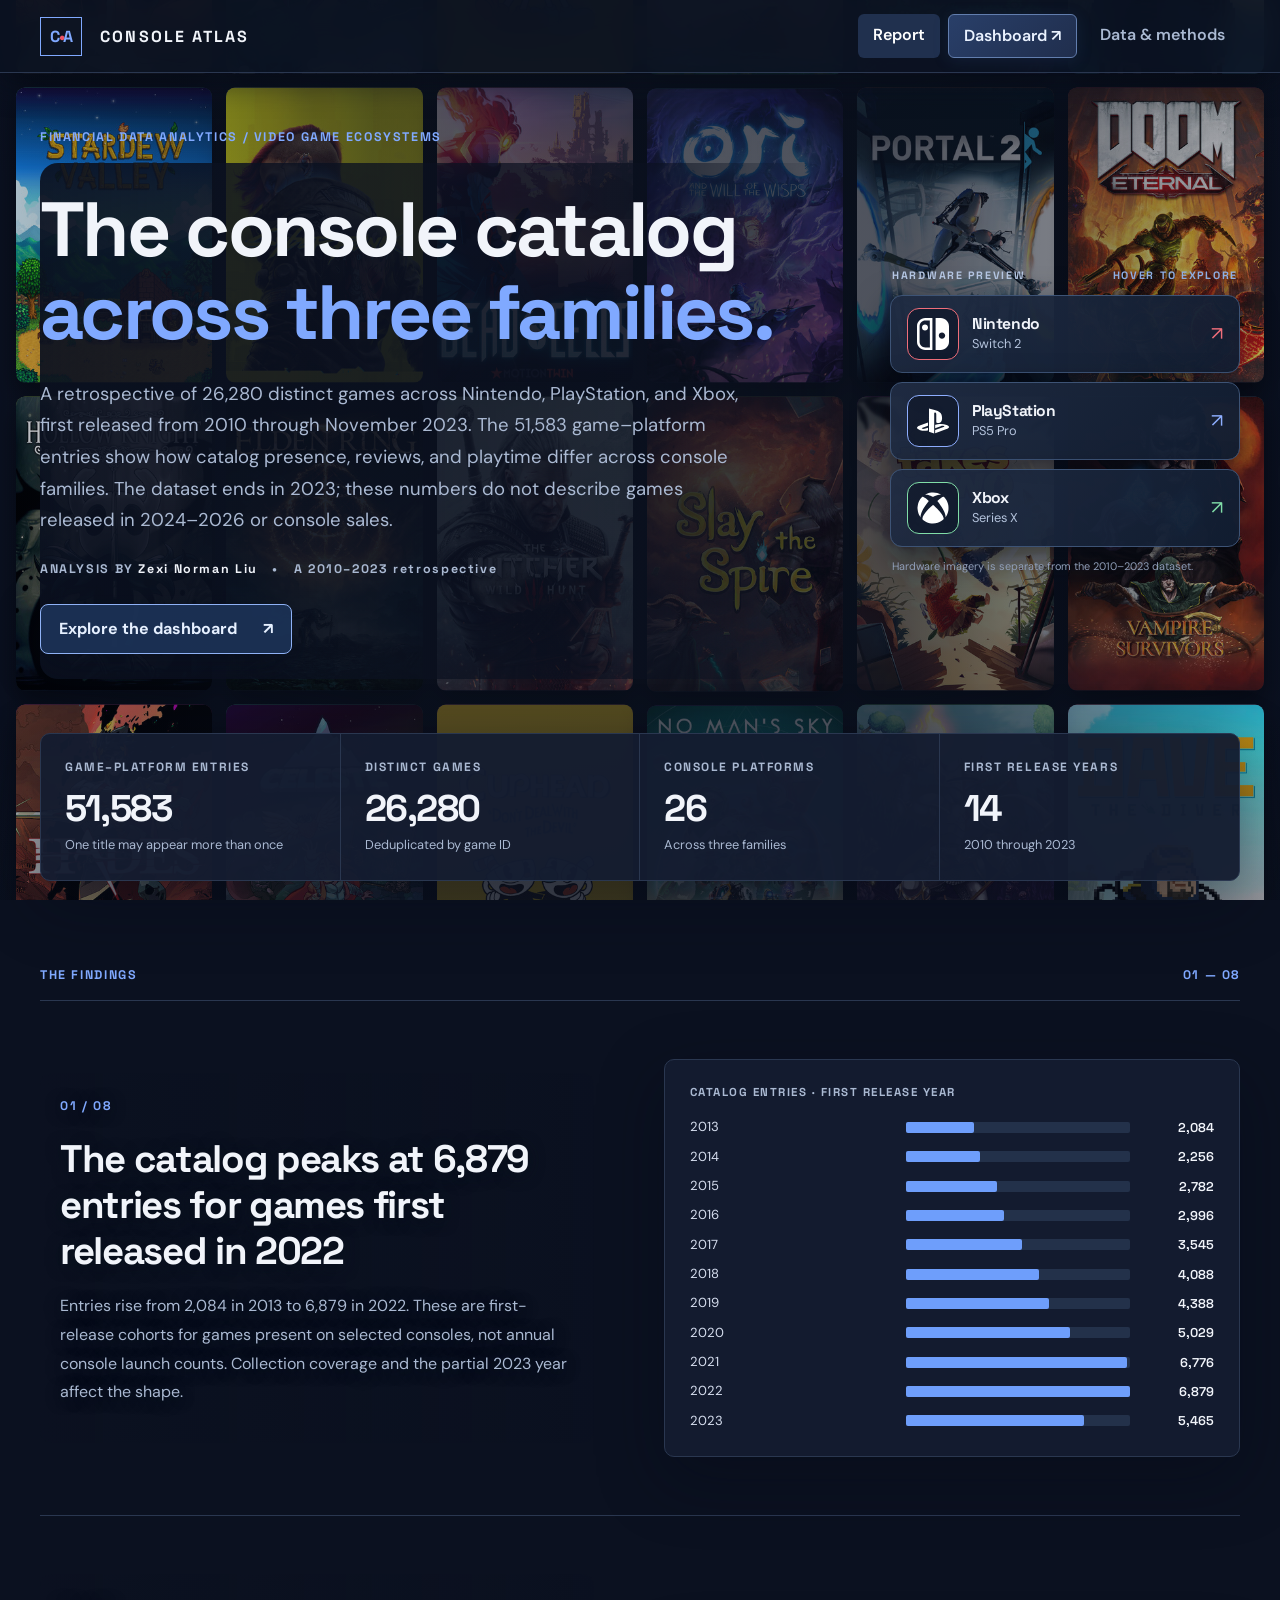
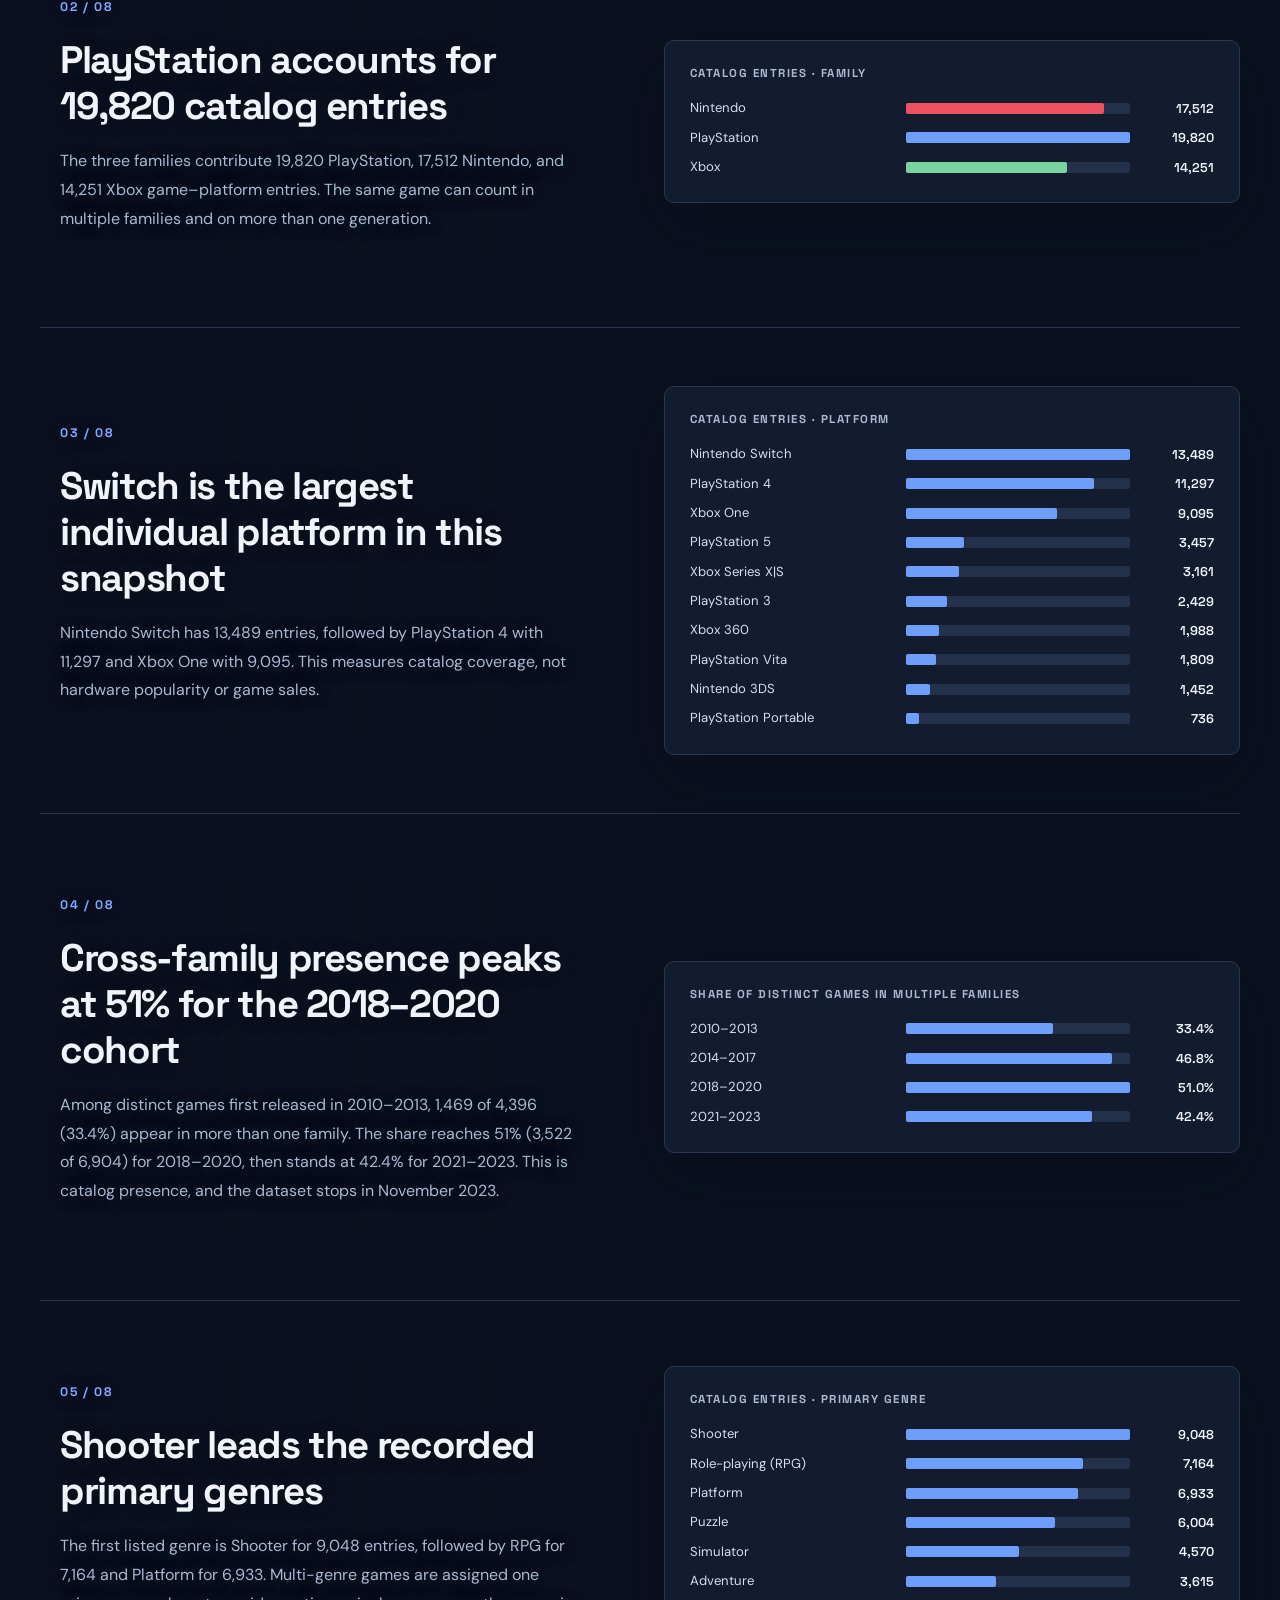
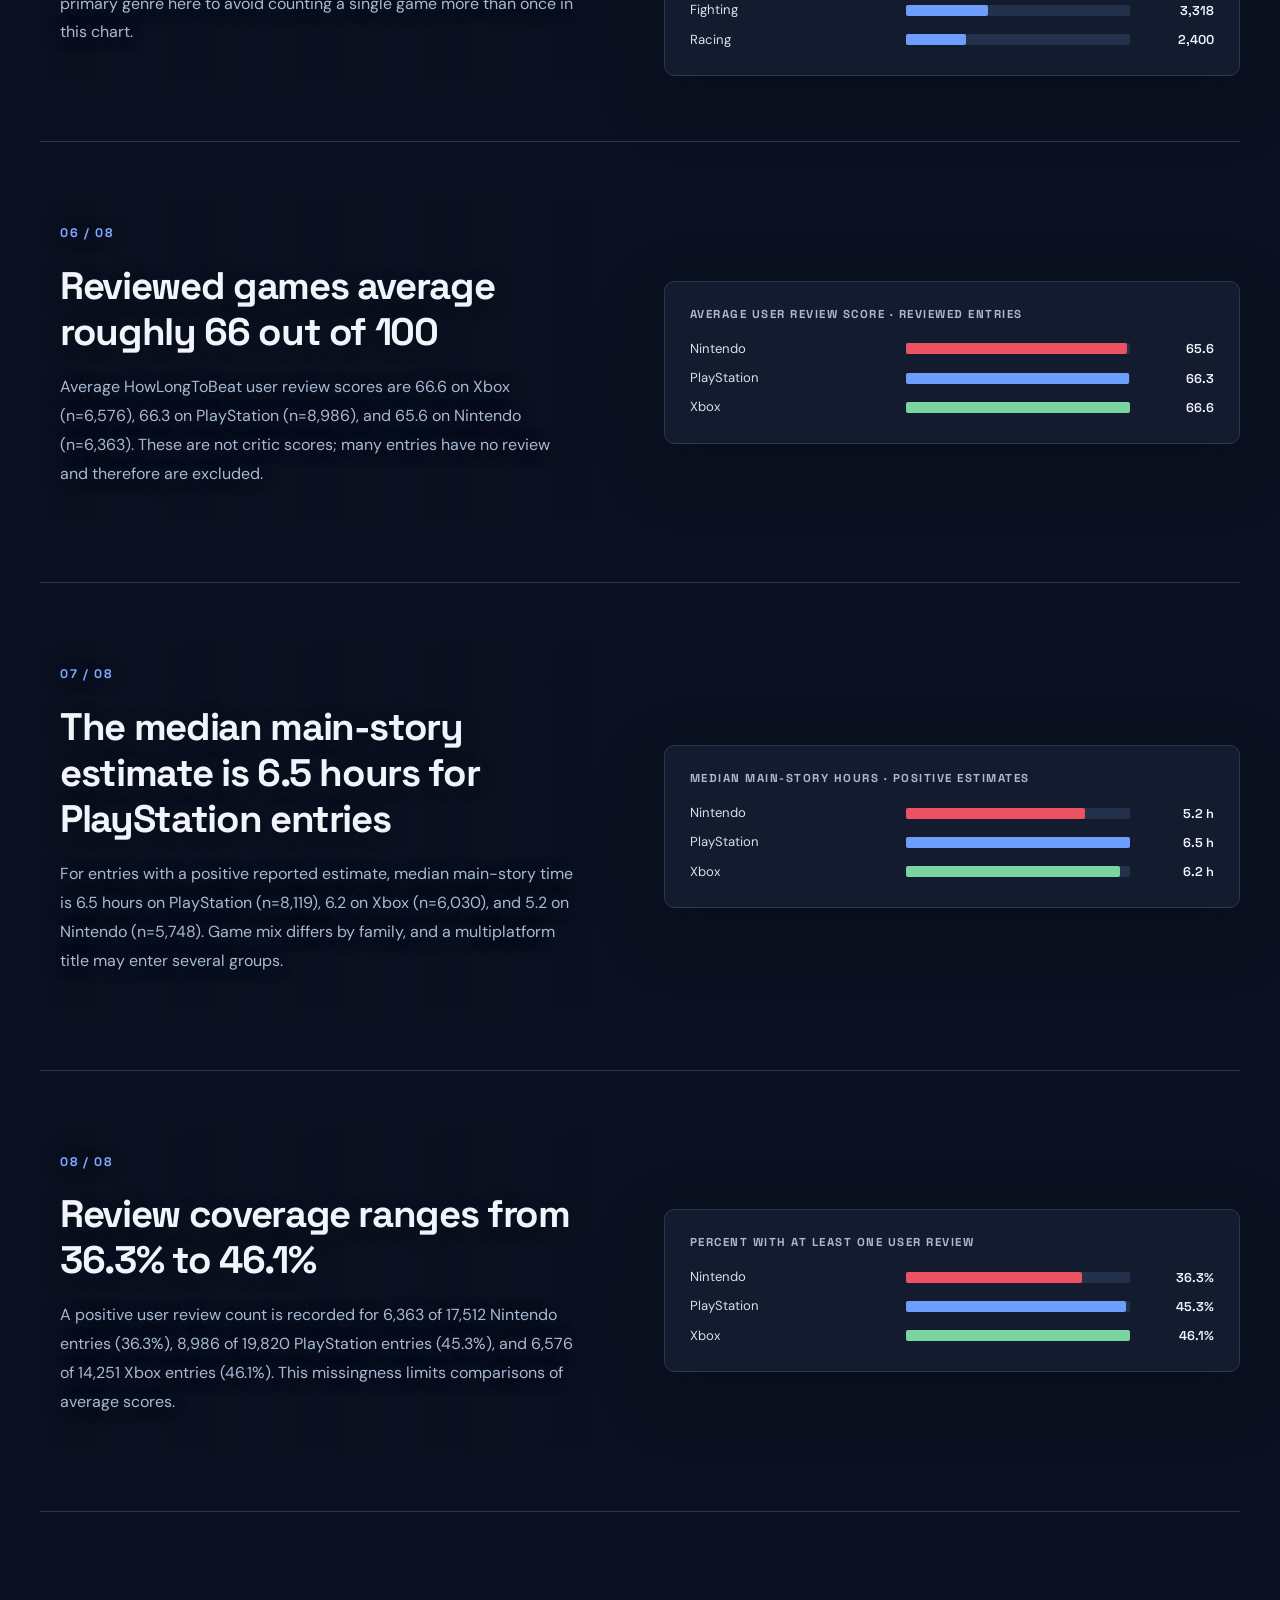
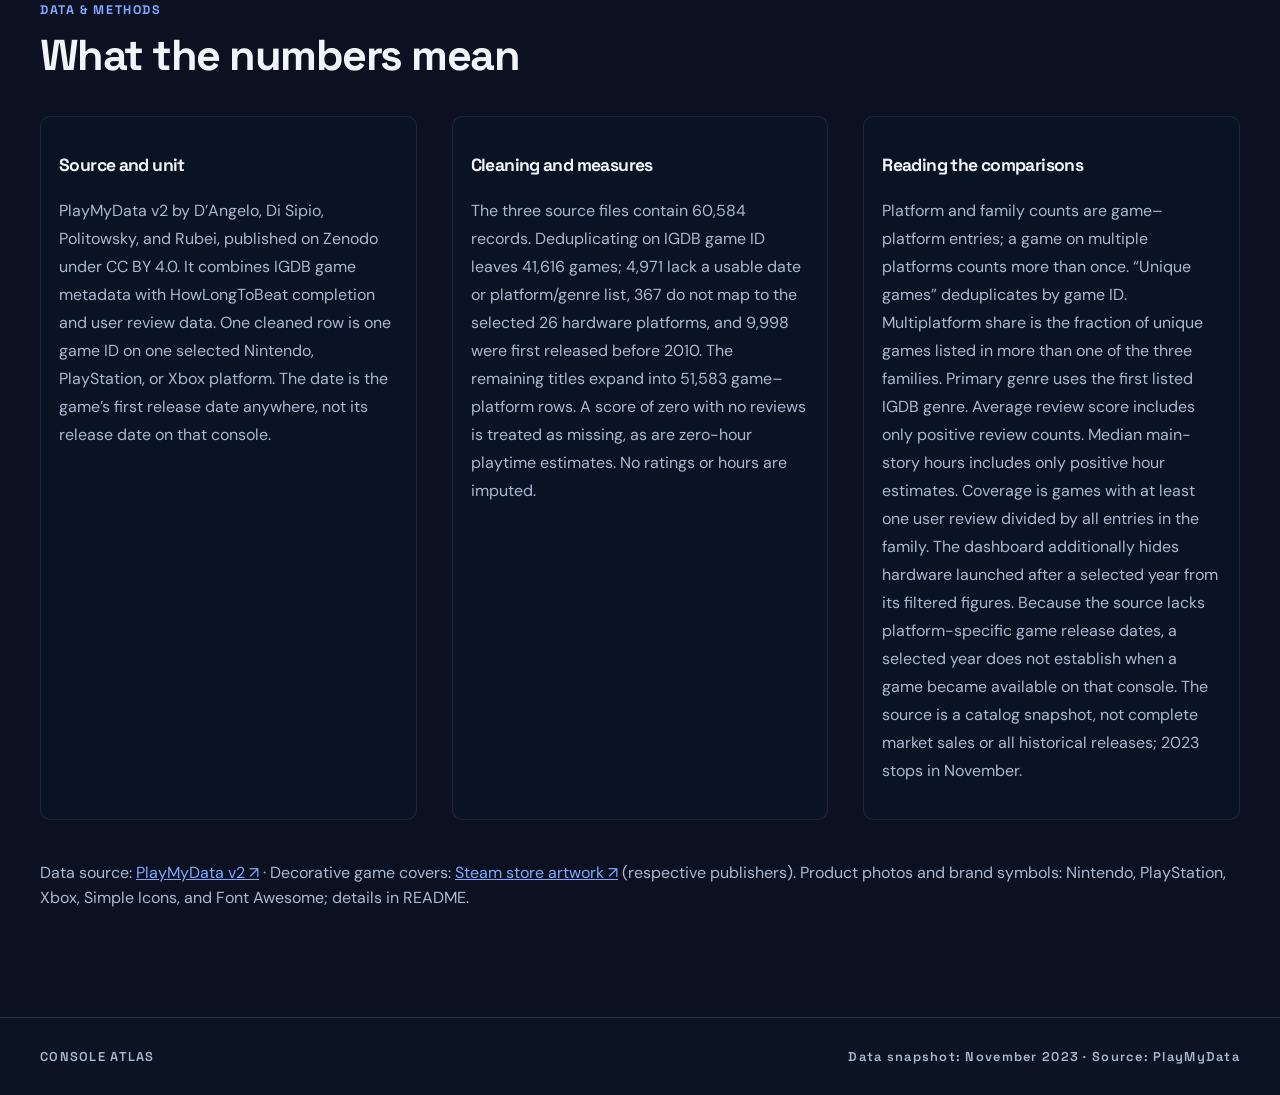
==== index.html @ 2ce97617 "Add Console Atlas website and data" ====
<!doctype html>
<html lang="en">
<head>
  <meta charset="utf-8"><meta name="viewport" content="width=device-width, initial-scale=1">
  <meta name="description" content="An analysis of the PlayMyData catalog across Nintendo, PlayStation, and Xbox consoles.">
  <title>Console Atlas — Report</title><link rel="stylesheet" href="styles.css">
</head>
<body>
  <header class="site-header"><div class="shell nav"><a class="brand" href="index.html"><span class="brand-mark">C<span>•</span>A</span> <span class="brand-name">CONSOLE ATLAS</span></a><nav aria-label="Main navigation"><a class="active" aria-current="page" href="index.html">Report</a><a class="dashboard-link" href="dashboard.html">Dashboard <span aria-hidden="true">↗</span></a><a href="#method">Data &amp; methods</a></nav></div></header>
  <main class="shell report"><div class="eyebrow">FINANCIAL DATA ANALYTICS / VIDEO GAME ECOSYSTEMS</div>
    <div class="report-intro"><div class="intro-copy"><h1>The console catalog<br><em>across three families.</em></h1><p id="intro">Loading the catalog analysis…</p><div class="byline">ANALYSIS BY <strong>Zexi Norman Liu</strong> <span>•</span> A 2010–2023 retrospective</div><a class="hero-cta" href="dashboard.html">Explore the dashboard <span aria-hidden="true">↗</span></a></div><div class="console-showcase" aria-label="Current console hardware previews"><div class="showcase-label">HARDWARE PREVIEW <span>HOVER TO EXPLORE</span></div>
      <a class="console-card nintendo" href="https://www.nintendo.com/us/store/products/nintendo-switch-2-system-123669/" target="_blank" rel="noopener noreferrer"><span class="console-mark"><img src="assets/logos/nintendo-switch.svg" alt="Nintendo Switch logo"></span><span class="console-copy"><strong>Nintendo</strong><small>Switch 2</small></span><span class="console-arrow" aria-hidden="true">↗</span><span class="console-detail"><img src="assets/hardware/switch-2.jpg" alt="Nintendo Switch 2 handheld console" loading="lazy"><span>View official product ↗</span></span></a>
      <a class="console-card playstation" href="https://www.playstation.com/en-us/ps5/ps5-pro/" target="_blank" rel="noopener noreferrer"><span class="console-mark"><img src="assets/logos/playstation.svg" alt="PlayStation logo"></span><span class="console-copy"><strong>PlayStation</strong><small>PS5 Pro</small></span><span class="console-arrow" aria-hidden="true">↗</span><span class="console-detail"><img src="assets/hardware/ps5-pro.jpg" alt="PlayStation 5 Pro console" loading="lazy"><span>View official product ↗</span></span></a>
      <a class="console-card xbox" href="https://www.xbox.com/en-us/consoles/xbox-series-x" target="_blank" rel="noopener noreferrer"><span class="console-mark"><img src="assets/logos/xbox.svg" alt="Xbox logo"></span><span class="console-copy"><strong>Xbox</strong><small>Series X</small></span><span class="console-arrow" aria-hidden="true">↗</span><span class="console-detail"><img src="assets/hardware/xbox-series-x.png" alt="Xbox Series X console and controller" loading="lazy"><span>View official product ↗</span></span></a>
      <small class="showcase-note">Hardware imagery is separate from the 2010–2023 dataset.</small>
    </div></div>
    <div id="headline" class="headline" aria-label="Key figures"></div>
    <div class="section-heading"><span>THE FINDINGS</span><span>01 — 08</span></div>
    <div id="findings"></div>
    <section class="method" id="method"><div class="eyebrow">DATA & METHODS</div><h2>What the numbers mean</h2><div class="method-grid"><div><h3>Source and unit</h3><p>PlayMyData v2 by D’Angelo, Di Sipio, Politowsky, and Rubei, published on Zenodo under CC BY 4.0. It combines IGDB game metadata with HowLongToBeat completion and user review data. One cleaned row is one game ID on one selected Nintendo, PlayStation, or Xbox platform. The date is the game’s first release date anywhere, not its release date on that console.</p></div><div><h3>Cleaning and measures</h3><p id="method-cleaning"></p></div><div><h3>Reading the comparisons</h3><p>Platform and family counts are game–platform entries; a game on multiple platforms counts more than once. “Unique games” deduplicates by game ID. Multiplatform share is the fraction of unique games listed in more than one of the three families. Primary genre uses the first listed IGDB genre. Average review score includes only positive review counts. Median main-story hours includes only positive hour estimates. Coverage is games with at least one user review divided by all entries in the family. The dashboard additionally hides hardware launched after a selected year from its filtered figures. Because the source lacks platform-specific game release dates, a selected year does not establish when a game became available on that console. The source is a catalog snapshot, not complete market sales or all historical releases; 2023 stops in November.</p></div></div><p class="credit">Data source: <a href="https://doi.org/10.5281/zenodo.10797761" target="_blank" rel="noopener">PlayMyData v2 ↗</a> · Decorative game covers: <a href="https://store.steampowered.com/" target="_blank" rel="noopener">Steam store artwork ↗</a> (respective publishers). Product photos and brand symbols: Nintendo, PlayStation, Xbox, Simple Icons, and Font Awesome; details in README.</p></section>
  </main><footer class="site-footer"><div class="shell">CONSOLE ATLAS <span>Data snapshot: November 2023 · Source: PlayMyData</span></div></footer>
  <script src="site.js" defer></script>
</body></html>
---- styles.css ----
@import url('https://fonts.googleapis.com/css2?family=DM+Sans:wght@400;500;600;700&family=Space+Grotesk:wght@400;500;600;700&display=swap');
:root{color-scheme:dark;--bg:#0b1120;--panel:#141d30;--panel2:#19253c;--line:#2a3750;--text:#f1f4fa;--muted:#aab9d2;--blue:#80a9ff;--red:#ed5263;--green:#7bd3a0;font-family:'DM Sans',system-ui,sans-serif;font-size:16px}
*{box-sizing:border-box}html{scroll-behavior:smooth}body{margin:0;background:var(--bg);color:var(--text);line-height:1.55}a{color:inherit}button,select{font:inherit}button{cursor:pointer}.shell{width:min(1200px,calc(100% - 48px));margin:0 auto}.site-header{border-bottom:1px solid var(--line);background:#0d1525;position:sticky;top:0;z-index:10}.nav{height:72px;display:flex;align-items:center;justify-content:space-between;gap:24px}.brand{font:700 1rem 'Space Grotesk',sans-serif;letter-spacing:.13em;text-decoration:none;white-space:nowrap}.brand-mark{margin-right:12px;border:1px solid var(--blue);padding:8px 9px;color:var(--blue);letter-spacing:-.08em}.brand-mark span{color:var(--red)}nav{display:flex;gap:8px}nav a{text-decoration:none;color:var(--muted);padding:9px 15px;border-radius:6px;font-weight:600}nav a:hover,nav .active{color:#fff;background:#20304e}.eyebrow,.section-heading,.finding-number,.chart-caption,.byline,.metric span,.data-status{font:700 .78rem 'Space Grotesk',sans-serif;letter-spacing:.13em;color:var(--blue)}h1,h2,h3{font-family:'Space Grotesk',sans-serif;letter-spacing:-.035em}h1{line-height:1.08}h2{line-height:1.2}p{color:var(--muted)}.report{padding-top:56px}.report-intro{display:grid;grid-template-columns:1fr 245px;align-items:center;gap:40px;padding:18px 0 54px}.report h1{font-size:clamp(3rem,6vw,5.7rem);margin:0 0 25px}.report h1 em{font-style:normal;color:var(--blue)}.report-intro p{font-size:1.16rem;max-width:720px;line-height:1.7;margin:0 0 24px}.byline{color:var(--muted)}.byline strong{color:var(--text)}.byline span{padding:0 10px}.hero-glyph{display:grid;gap:10px;transform:rotate(-8deg)}.hero-glyph div{display:flex;align-items:center;justify-content:center;height:85px;border:1px solid var(--line);border-radius:10px;background:var(--panel);font:700 2.1rem 'Space Grotesk';box-shadow:12px 12px 0 #101d35}.hero-glyph div:first-child{color:var(--red)}.hero-glyph div:nth-child(2){color:var(--blue)}.hero-glyph div:last-child{color:var(--green)}.headline{display:grid;grid-template-columns:repeat(4,1fr);background:var(--panel);border:1px solid var(--line);border-radius:10px;overflow:hidden}.metric{padding:25px 24px;border-right:1px solid var(--line)}.metric:last-child{border-right:0}.metric span{display:block;color:var(--muted);font-size:.75rem}.metric strong{display:block;font:700 clamp(1.9rem,2.9vw,2.8rem) 'Space Grotesk';margin:9px 0 3px;letter-spacing:-.04em}.metric small{display:block;color:var(--muted);font-size:.8rem}.section-heading{display:flex;justify-content:space-between;border-bottom:1px solid var(--line);margin-top:86px;padding-bottom:17px}.finding{display:grid;grid-template-columns:minmax(0,1fr) minmax(0,1.04fr);gap:70px;padding:58px 0;border-bottom:1px solid var(--line);align-items:center}.finding h2{font-size:clamp(1.85rem,3vw,2.65rem);margin:18px 0 18px}.finding p{font-size:1rem;line-height:1.8;max-width:540px}.finding-chart{border:1px solid var(--line);border-radius:10px;background:var(--panel);padding:25px;min-width:0}.chart-caption{font-size:.72rem;color:var(--muted);margin-bottom:18px}.bars{display:grid;gap:9px}.bar-row{display:grid;grid-template-columns:minmax(95px,39%) 1fr 72px;gap:12px;align-items:center;min-height:20px;font-size:.82rem}.bar-label{overflow:hidden;text-overflow:ellipsis;white-space:nowrap;color:#d6deef}.bar-track{height:11px;background:#23314a;border-radius:2px}.bar-fill{height:100%;border-radius:2px}.bar-row strong{text-align:right;font:600 .8rem 'Space Grotesk';white-space:nowrap}.method{padding:90px 0}.method h2{font-size:2.7rem;margin:12px 0 34px}.method-grid{display:grid;grid-template-columns:repeat(3,1fr);gap:35px}.method-grid h3{font-size:1.1rem}.method-grid p{line-height:1.75}.credit{padding-top:25px}.credit a,.dash-note a{color:var(--blue)}.site-footer{border-top:1px solid var(--line);padding:30px 0;color:var(--muted);font:600 .8rem 'Space Grotesk';letter-spacing:.1em}.site-footer .shell{display:flex;justify-content:space-between;gap:20px}.dashboard{padding:45px 0 75px}.dash-title{display:flex;justify-content:space-between;align-items:end;gap:20px;margin-bottom:28px}.dash-title h1{font-size:clamp(2.5rem,4.2vw,4rem);margin:10px 0}.dash-title p{margin:0}.accent-dot{color:var(--red)}.data-status{white-space:nowrap;padding-bottom:10px}.filter-panel,.chart-card,.table-card{border:1px solid var(--line);border-radius:10px;background:var(--panel)}.filter-panel{padding:22px 25px}.filter-heading,.chart-controls,.table-head{display:flex;align-items:center;justify-content:space-between;gap:20px}.filter-heading h2,.chart-controls h2,.table-head h2{margin:0;font-size:1.28rem}.text-button{background:none;border:0;color:var(--blue);font-weight:700;padding:8px}.text-button:hover{text-decoration:underline}.filter-grid{display:grid;grid-template-columns:repeat(4,1fr);gap:16px;margin-top:17px}label{display:grid;gap:8px;color:var(--muted);font-size:.84rem;font-weight:600}select{width:100%;min-height:43px;background:var(--bg);border:1px solid #40516f;color:var(--text);border-radius:5px;padding:8px 11px;outline:none}select:focus-visible,button:focus-visible,a:focus-visible{outline:2px solid var(--blue);outline-offset:3px}.dash-headline{margin-top:20px}.chart-controls{margin:42px 0 18px}.chart-controls .eyebrow{font-size:.75rem}.chart-controls h2{font-size:1.65rem;margin-top:5px}.control-pair{display:flex;gap:15px}.control-pair label{min-width:190px}.chart-grid{display:grid;grid-template-columns:repeat(2,minmax(0,1fr));gap:18px}.chart-card{padding:22px 23px;min-height:280px}.chart-card h3{margin:0 0 21px;font-size:1.12rem}.chart-card .bar-row{grid-template-columns:minmax(75px,34%) 1fr 75px}.chart-card .bars{gap:7px}.chart{max-height:505px;overflow:auto}.empty{padding:25px;color:var(--muted)}.table-card{margin-top:19px;overflow:hidden}.table-head{padding:22px 25px}.table-head span:last-child{color:var(--muted);font-size:.9rem}.table-scroll{overflow-x:auto}table{width:100%;border-collapse:collapse;white-space:nowrap}th,td{text-align:right;border-top:1px solid var(--line);padding:12px 20px;font-size:.87rem}th:first-child,td:first-child{text-align:left}thead{background:var(--panel2);color:var(--muted)}thead th{font-weight:600}tbody tr:hover{background:#1c2941}tbody th{font-weight:500}.dash-note{font-size:.9rem;line-height:1.7;max-width:950px;margin-top:26px}
@media(max-width:900px){.finding{gap:30px}.method-grid{grid-template-columns:1fr 1fr}.bar-row{grid-template-columns:minmax(75px,35%) 1fr 65px}.metric{padding:20px 16px}.filter-grid{grid-template-columns:repeat(2,1fr)}}
@media(max-width:700px){.shell{width:min(100% - 28px,1200px)}.nav{height:64px}.brand{font-size:.8rem}.brand-mark{margin-right:5px}nav a{padding:8px;font-size:.85rem}.report{padding-top:34px}.report-intro{grid-template-columns:1fr;gap:0;padding-bottom:35px}.hero-glyph{display:none}.report h1{font-size:3rem}.headline{grid-template-columns:repeat(2,1fr)}.metric:nth-child(2){border-right:0}.metric:nth-child(-n+2){border-bottom:1px solid var(--line)}.section-heading{margin-top:65px}.finding{grid-template-columns:1fr;gap:12px;padding:40px 0}.finding p{line-height:1.65}.finding-chart{padding:19px}.method{padding:65px 0}.method-grid{grid-template-columns:1fr;gap:10px}.dash-title{display:block}.data-status{display:block;margin-top:15px}.chart-grid{grid-template-columns:1fr}.chart-controls{display:block}.control-pair{margin-top:20px}.site-footer .shell{display:grid}}
@media(max-width:460px){.filter-grid{grid-template-columns:1fr}.control-pair{flex-direction:column}.control-pair label{min-width:0}.bar-row,.chart-card .bar-row{grid-template-columns:minmax(65px,34%) 1fr 63px;gap:7px;font-size:.75rem}.bar-row strong{font-size:.75rem}.metric strong{font-size:1.8rem}.chart-card{padding:18px}}

/* A quiet, moving cover wall frames the analysis without obscuring the data. */
.cover-wall{position:fixed;inset:0;z-index:0;pointer-events:none;overflow:hidden;display:grid;grid-template-columns:repeat(6,minmax(0,1fr));gap:14px;padding:0 16px;opacity:.95;filter:saturate(.9)}
.cover-wall::after{content:"";position:absolute;inset:0;background:linear-gradient(90deg,rgba(11,17,32,.18),rgba(11,17,32,.67) 29%,rgba(11,17,32,.7) 71%,rgba(11,17,32,.2)),linear-gradient(180deg,rgba(11,17,32,.12),transparent 20%,transparent 80%,rgba(11,17,32,.24));z-index:1}
.cover-column{display:flex;flex-direction:column;gap:14px;min-width:0;transform:translateY(-12%);animation:cover-drift 22s linear infinite alternate}
.cover-column:nth-child(even){animation-direction:alternate-reverse;animation-duration:27s}
.cover-column:nth-child(3n){animation-duration:31s}
.cover-column:nth-child(2){animation-delay:-19s}.cover-column:nth-child(3){animation-delay:-11s}.cover-column:nth-child(4){animation-delay:-24s}.cover-column:nth-child(5){animation-delay:-8s}.cover-column:nth-child(6){animation-delay:-31s}
.cover-tile{position:relative;flex:none;aspect-ratio:2/3;overflow:hidden;border-radius:9px;background:linear-gradient(148deg,hsl(var(--cover-hue) 52% 37%),#0f182c 75%);box-shadow:0 12px 24px #0008;display:flex;align-items:end;padding:12px}
.cover-tile span{font:700 clamp(.7rem,1.3vw,1.2rem)/1.05 'Space Grotesk',sans-serif;color:white;text-shadow:0 2px 12px #000;max-width:100%;overflow-wrap:anywhere}
.cover-tile img{position:absolute;inset:0;width:100%;height:100%;object-fit:cover}
@keyframes cover-drift{from{transform:translateY(-35%)}to{transform:translateY(1%)}}
main.shell,.site-footer{position:relative;z-index:1}
.site-header{z-index:20;background:rgba(10,18,33,.92);backdrop-filter:blur(18px);box-shadow:0 7px 32px #070d19aa}
.nav .dashboard-link{color:#eaf2ff;border:1px solid #627eae;background:linear-gradient(135deg,#293f69,#202e4d);box-shadow:0 3px 16px #2f53952d}
.nav .dashboard-link:hover,.nav .dashboard-link.active{border-color:#a7c5ff;background:linear-gradient(135deg,#4269a5,#2b446d)}
.site-footer{background:#0d1525ee}
.report-intro{grid-template-columns:minmax(0,1fr) minmax(285px,350px);gap:clamp(26px,5vw,74px);min-height:490px}
.intro-copy{position:relative;z-index:1;background:linear-gradient(90deg,#0b1120ed,#0b1120a6 77%,#0b112000);border-radius:18px;padding:25px 15px 25px 0}
.hero-cta{display:inline-flex;align-items:center;gap:26px;margin-top:27px;padding:12px 18px;border:1px solid #8fb2f6;border-radius:8px;background:#1c3357e8;color:#e6f0ff;text-decoration:none;font-weight:700;box-shadow:0 12px 38px #080e1d88;transition:transform .2s,background .2s}
.hero-cta:hover{transform:translateY(-3px);background:#2d4d7d}
.console-showcase{display:grid;align-content:center;gap:9px;min-width:0}
.showcase-label{display:flex;justify-content:space-between;gap:10px;color:#b7c8e5;font:700 .67rem 'Space Grotesk',sans-serif;letter-spacing:.16em;margin:0 2px 4px}
.showcase-label span{color:#8fb1e7}
.console-card{display:grid;grid-template-columns:53px minmax(0,1fr) 22px;align-items:center;column-gap:12px;min-height:76px;padding:12px 16px;text-decoration:none;color:var(--text);border:1px solid #3d5375;border-radius:12px;background:linear-gradient(130deg,#202c43f4,#111d31f7);box-shadow:0 12px 34px #050b1690;overflow:hidden;transition:border-color .25s,transform .25s,box-shadow .25s}
.console-card:hover,.console-card:focus-visible{transform:translateX(-6px);border-color:var(--card-color);box-shadow:0 17px 42px #050b16c9,0 0 25px var(--card-glow)}
.console-card.nintendo{--card-color:#f06e7a;--card-glow:#e94e5833}.console-card.playstation{--card-color:#8eaeff;--card-glow:#517fff33}.console-card.xbox{--card-color:#80dda7;--card-glow:#52ca8a33}
.console-mark{display:grid;place-items:center;width:52px;height:52px;border:1px solid var(--card-color);border-radius:12px;color:var(--card-color);font:700 1.15rem 'Space Grotesk',sans-serif;letter-spacing:-.09em;background:#070e1d77}
.console-mark img{display:block;width:32px;height:32px;object-fit:contain;filter:brightness(0) invert(1)}
.console-copy{display:grid;gap:0;min-width:0}.console-copy strong{font:700 .98rem 'Space Grotesk',sans-serif;letter-spacing:-.025em}.console-copy small{color:#b4c3dc;font-size:.8rem}.console-arrow{color:var(--card-color);font-size:1.2rem;text-align:right}
.console-detail{grid-column:1/-1;display:grid;grid-template-rows:0fr;opacity:0;visibility:hidden;min-width:0;transition:grid-template-rows .35s,opacity .35s,visibility .35s;overflow:hidden;color:#becce4;font-size:.77rem}
.console-detail img{display:block;width:100%;height:0;object-fit:contain;border-radius:8px;background:linear-gradient(135deg,#111a2d,#253956);transition:height .35s;margin-top:0}
.console-detail span{display:none;margin:7px 3px 0}
.console-card:hover .console-detail,.console-card:focus-visible .console-detail{grid-template-rows:1fr;opacity:1;visibility:visible}
.console-card:hover .console-detail img,.console-card:focus-visible .console-detail img{height:138px;margin-top:12px}
.console-card:hover .console-detail span,.console-card:focus-visible .console-detail span{display:block}
.showcase-note{display:block;color:#8f9eb8;font-size:.68rem;line-height:1.4;margin:3px 2px 0}
.headline,.finding-chart,.filter-panel,.chart-card,.table-card{box-shadow:0 22px 65px #050a1663;background:#141d30f5}
.finding-copy{padding:14px 20px 14px 0;text-shadow:0 2px 15px #08111c}
.finding-copy{padding:20px;background:linear-gradient(90deg,#0b1120e8,#0b1120a6);border-radius:12px}
.method-grid>div{padding:18px;background:#0b1424dc;border:1px solid #2a375090;border-radius:10px}
.method{scroll-margin-top:92px}
@media(max-width:900px){.report-intro{grid-template-columns:minmax(0,1fr) 275px;gap:24px}.console-card{padding:10px}.showcase-label span{display:none}}
@media(max-width:700px){.brand-name{display:none}.brand-mark{margin-right:0}.nav{gap:8px}nav{gap:2px}nav a{padding:7px 8px;font-size:.77rem}.report-intro{grid-template-columns:1fr;min-height:0;gap:30px}.console-showcase{grid-template-columns:repeat(3,minmax(0,1fr));gap:8px}.showcase-label,.showcase-note{grid-column:1/-1}.console-card{display:flex;flex-direction:column;align-items:flex-start;gap:7px;min-height:124px;padding:12px}.console-mark{width:38px;height:38px;font-size:.95rem}.console-arrow{display:none}.console-copy strong{font-size:.78rem}.console-copy small{font-size:.7rem}.console-detail{display:none}.console-card:hover,.console-card:focus-visible{transform:translateY(-3px)}.cover-wall{grid-template-columns:repeat(3,minmax(0,1fr));opacity:.78}.cover-column:nth-child(n+4){display:none}}
@media(max-width:700px){.console-mark img{width:25px;height:25px}}
@media(max-width:420px){nav a:last-child{display:none}.nav .brand-mark{padding:6px 7px}.console-showcase{grid-template-columns:1fr}.console-card{min-height:58px;display:grid;grid-template-columns:40px 1fr 20px}.console-arrow{display:block}.showcase-label{margin-top:7px}}
@media(prefers-reduced-motion:reduce){.cover-column{animation:none;transform:translateY(-16%)}.console-card,.console-detail,.console-detail img,.hero-cta{transition:none}}
@media(max-width:700px){.console-card{min-height:195px;align-self:stretch}.console-detail{display:block;visibility:visible;opacity:1;width:100%;overflow:visible}.console-detail img{height:82px;margin-top:3px}.console-detail span{display:none}}
@media(max-width:420px){.console-card{min-height:150px}.console-detail{grid-column:1/-1}.console-detail img{height:75px}}
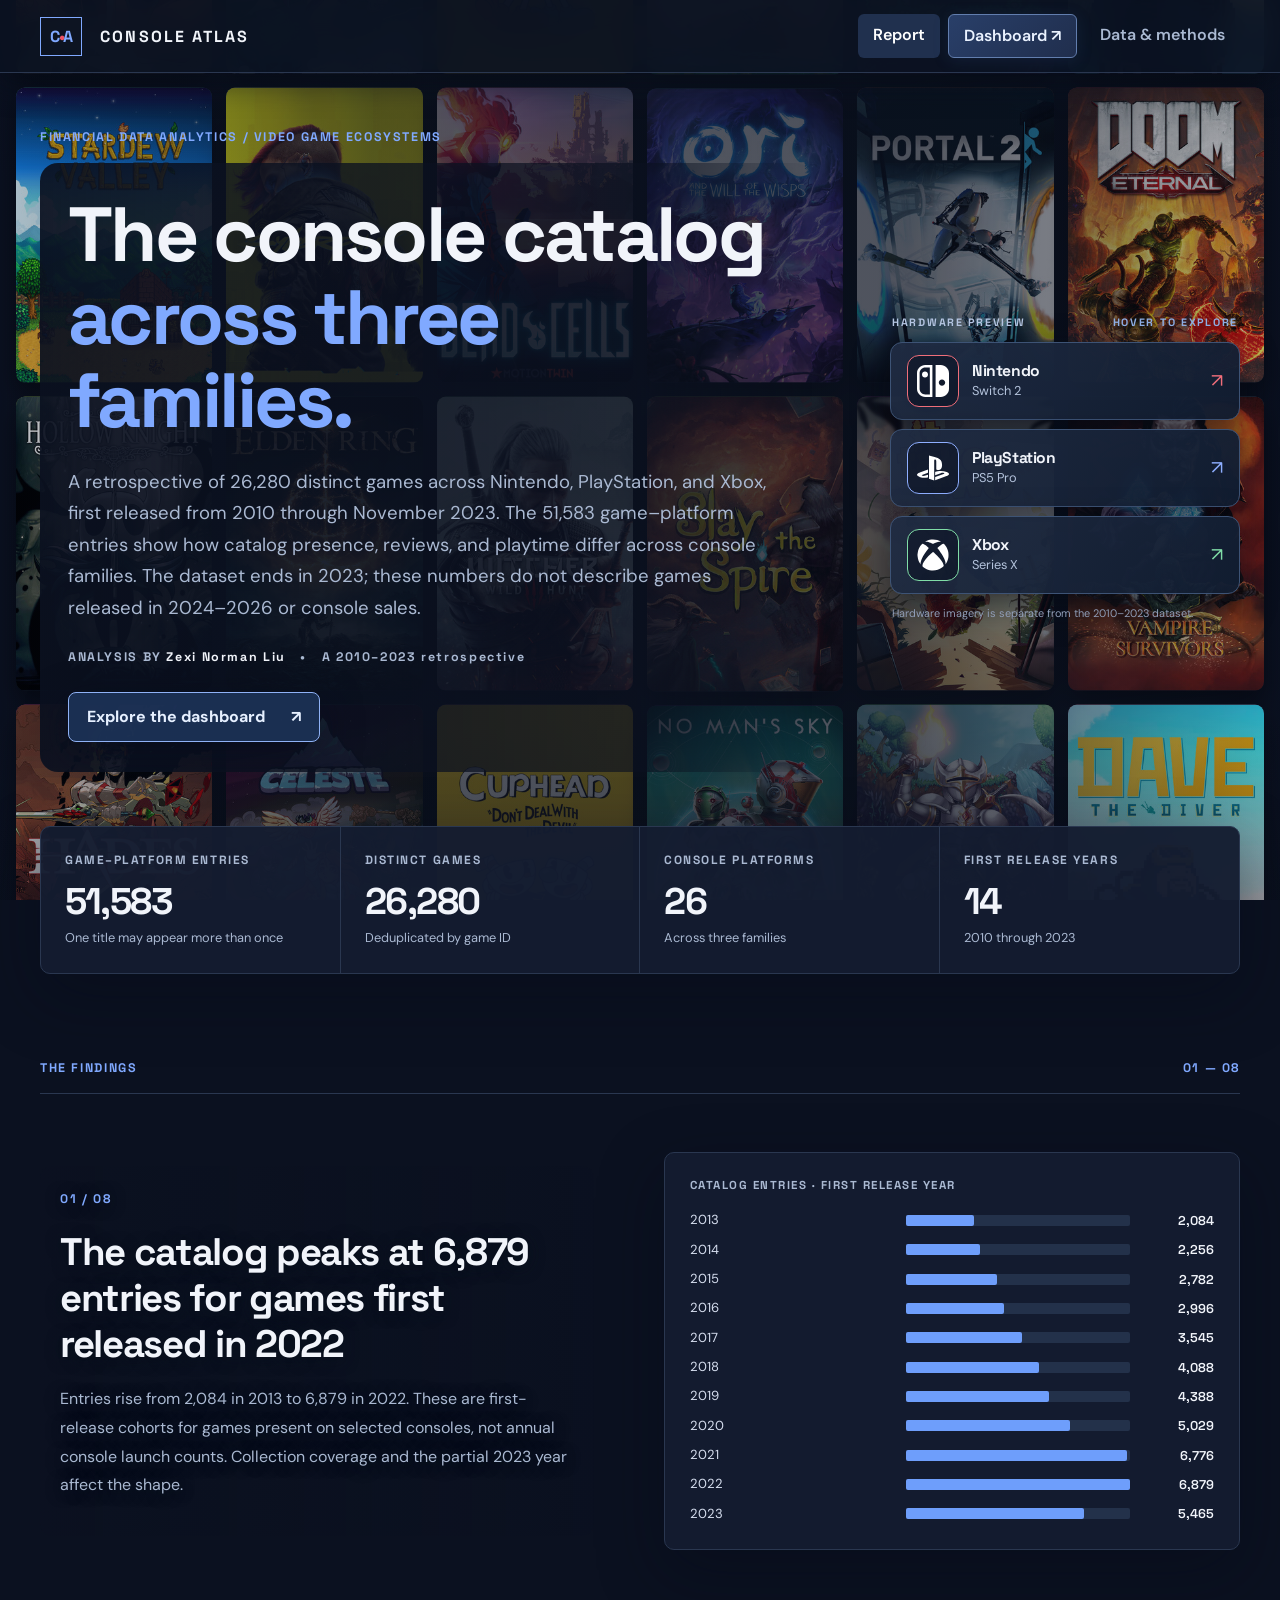
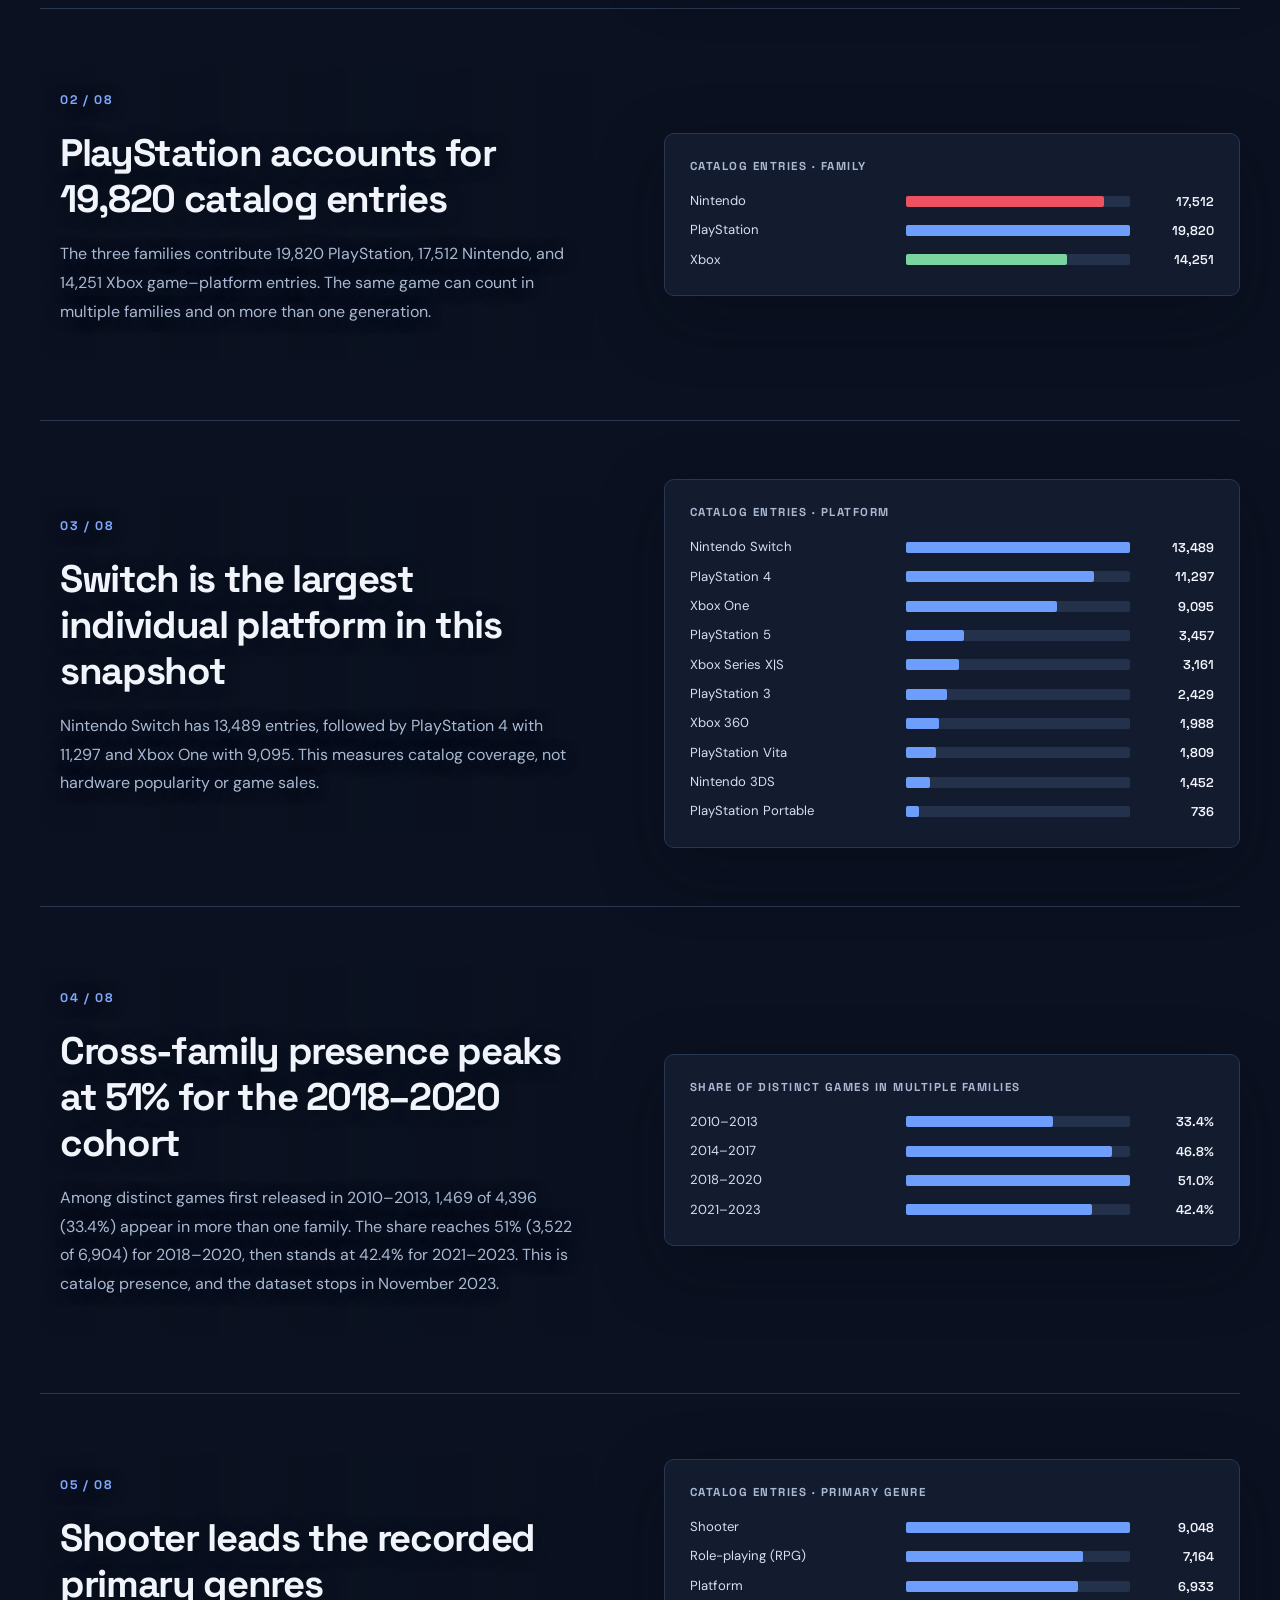
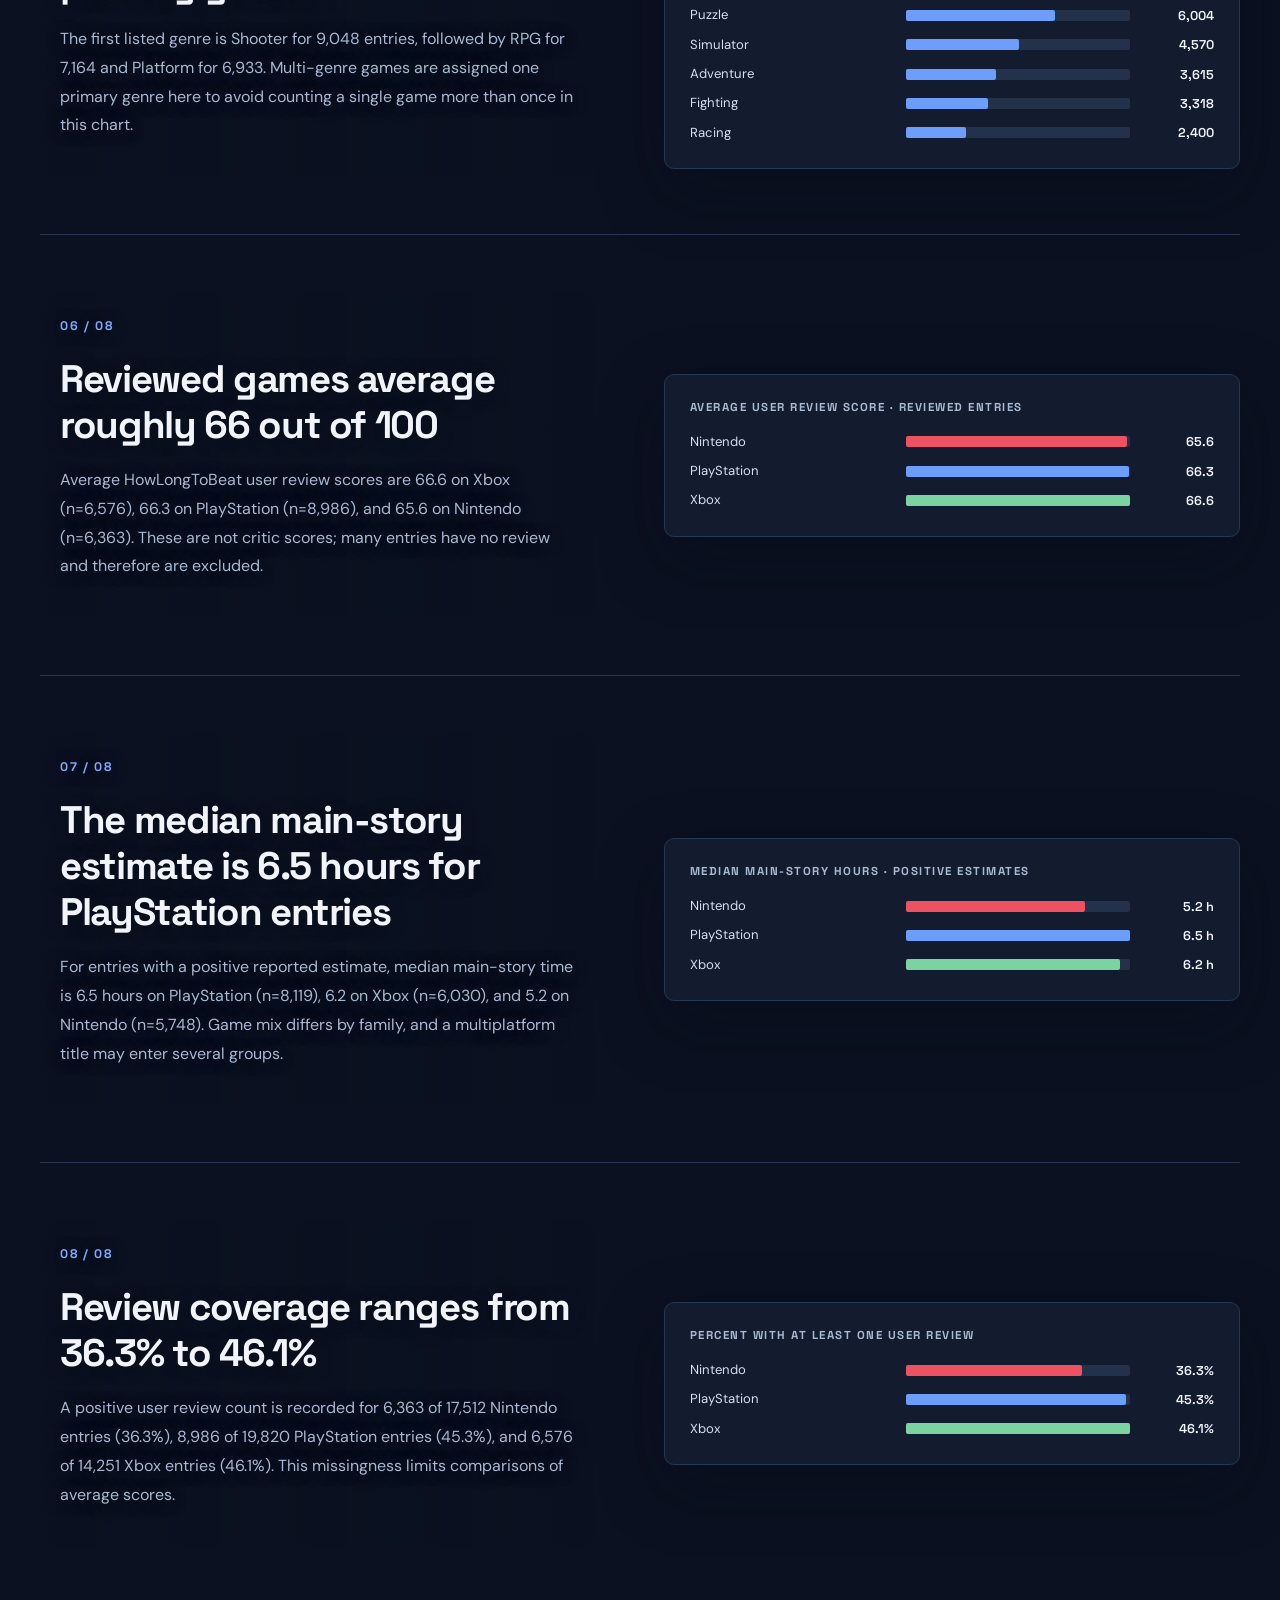
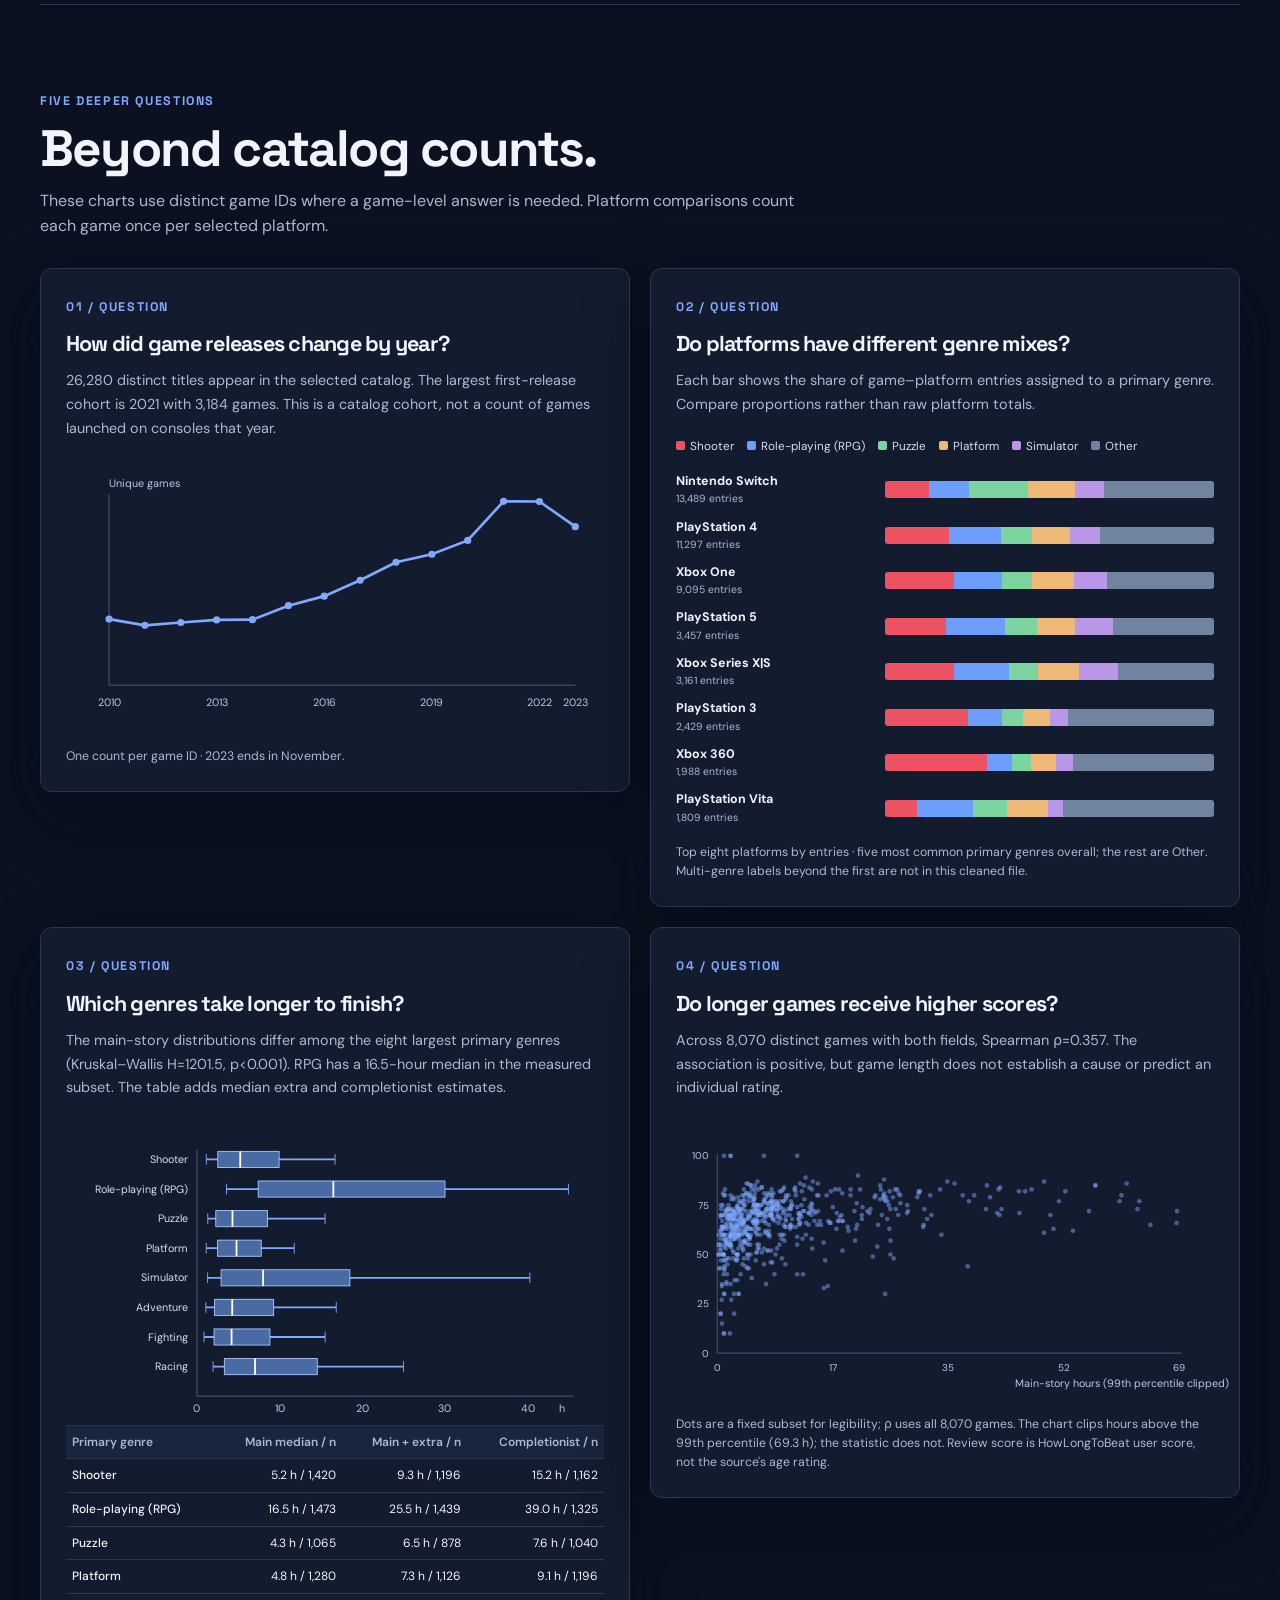
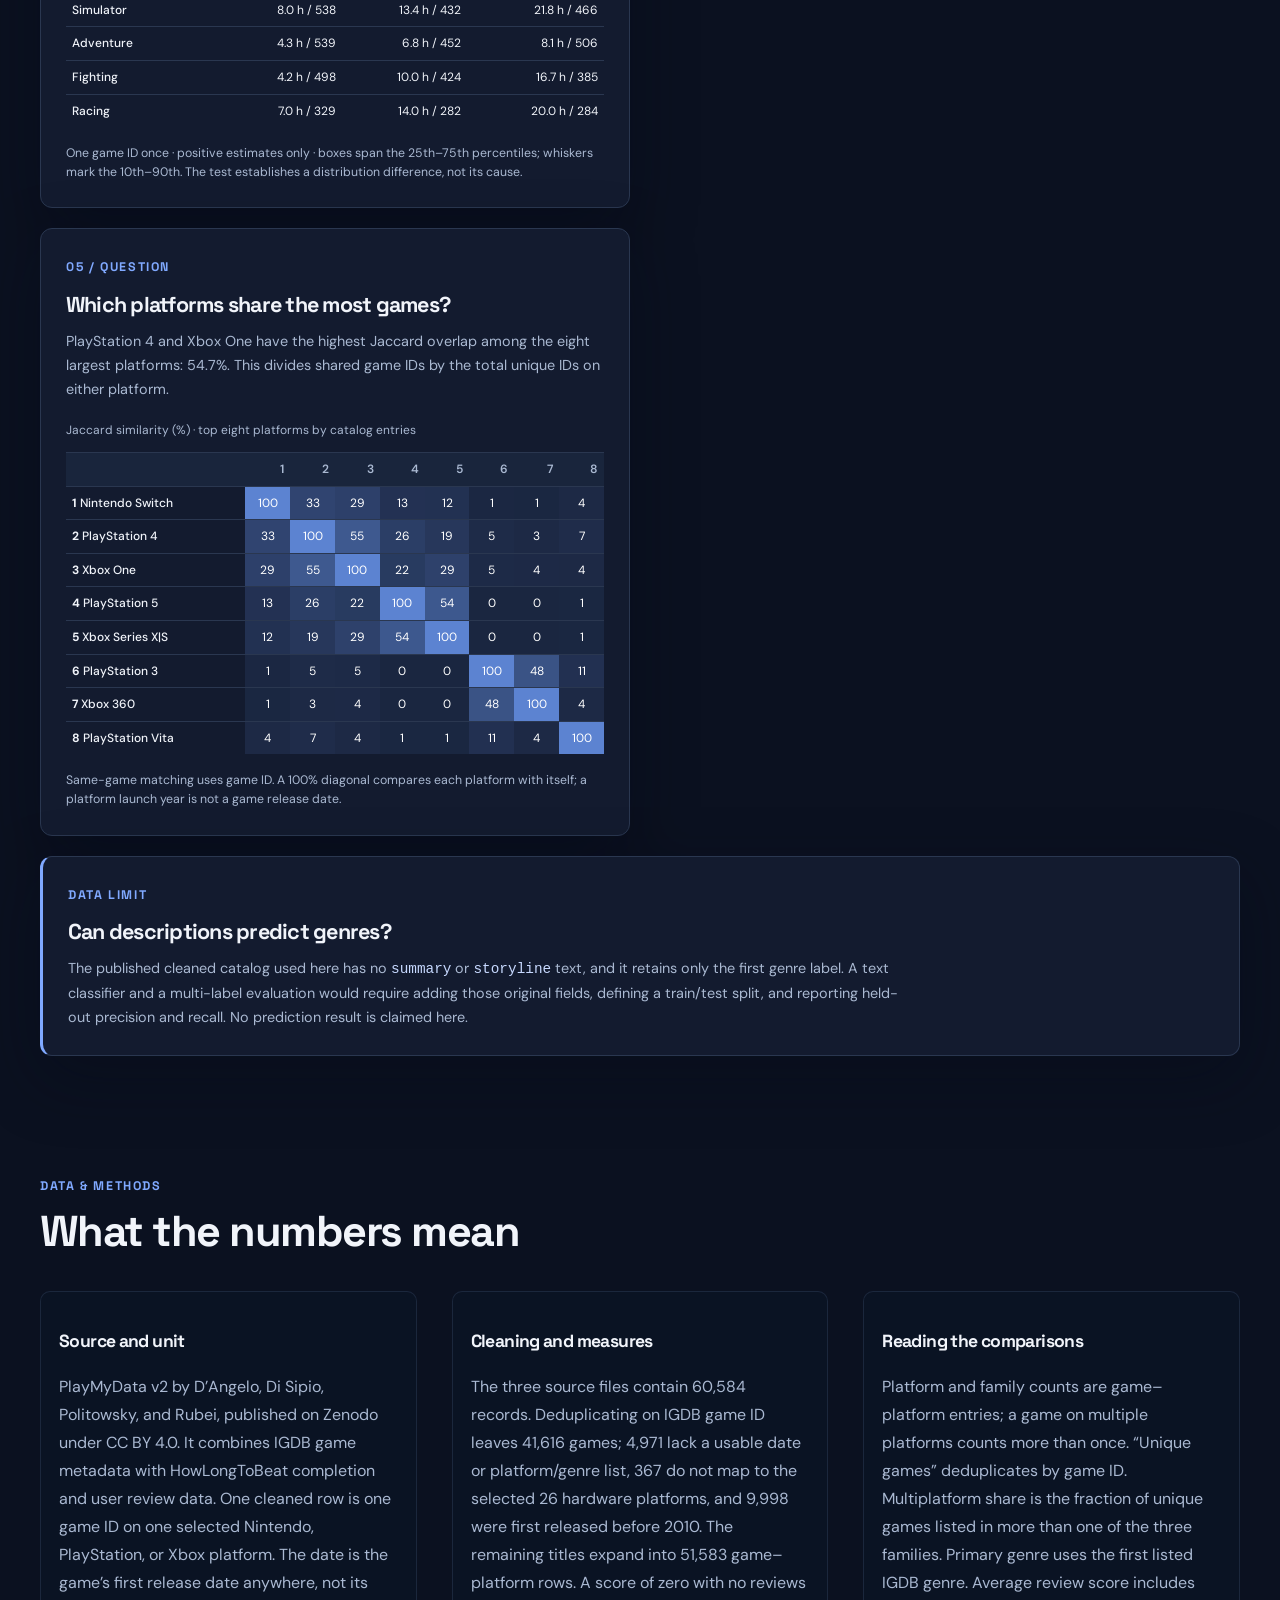
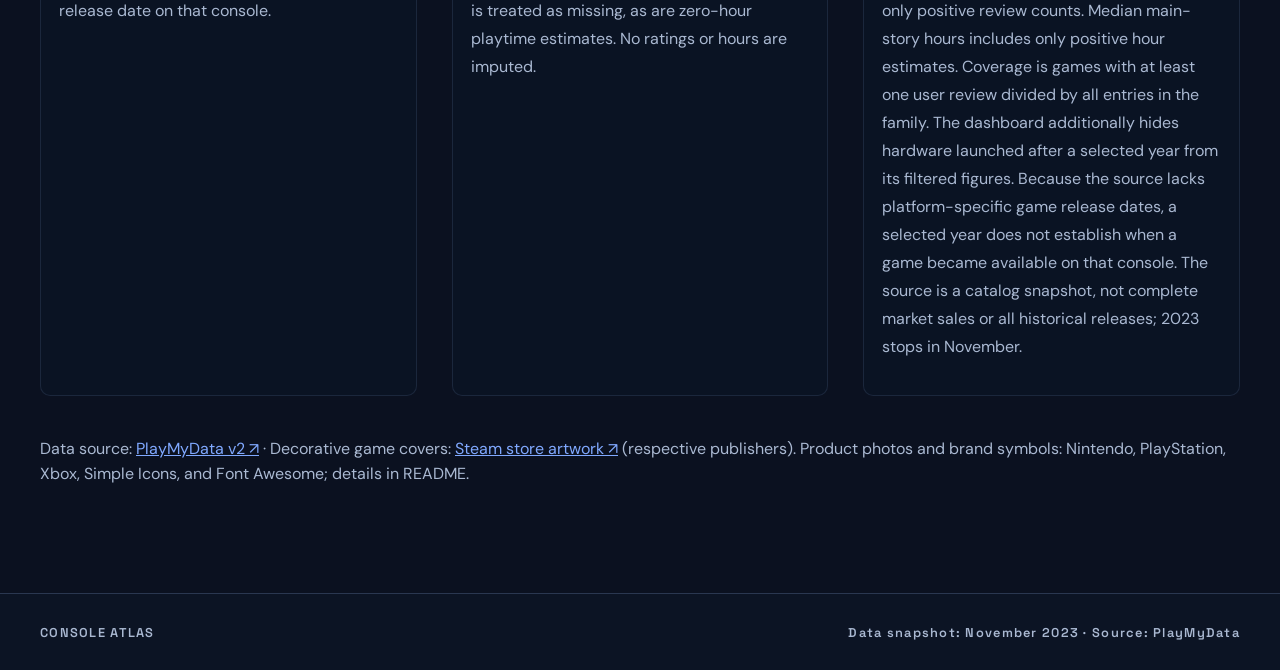
==== commit 928a392e: "Add deeper analyses to index.html" ====
--- a/index.html
+++ b/index.html
@@ -3,7 +3,7 @@
 <head>
   <meta charset="utf-8"><meta name="viewport" content="width=device-width, initial-scale=1">
   <meta name="description" content="An analysis of the PlayMyData catalog across Nintendo, PlayStation, and Xbox consoles.">
-  <title>Console Atlas — Report</title><link rel="stylesheet" href="styles.css">
+  <title>Console Atlas — Report</title><link rel="stylesheet" href="styles.css?v=20260930d">
 </head>
 <body>
   <header class="site-header"><div class="shell nav"><a class="brand" href="index.html"><span class="brand-mark">C<span>•</span>A</span> <span class="brand-name">CONSOLE ATLAS</span></a><nav aria-label="Main navigation"><a class="active" aria-current="page" href="index.html">Report</a><a class="dashboard-link" href="dashboard.html">Dashboard <span aria-hidden="true">↗</span></a><a href="#method">Data &amp; methods</a></nav></div></header>
@@ -17,7 +17,8 @@
     <div id="headline" class="headline" aria-label="Key figures"></div>
     <div class="section-heading"><span>THE FINDINGS</span><span>01 — 08</span></div>
     <div id="findings"></div>
+    <section class="deep-dive" id="deep-dive" aria-labelledby="deep-title"><div class="eyebrow">FIVE DEEPER QUESTIONS</div><h2 id="deep-title">Beyond catalog counts.</h2><p class="deep-lead">These charts use distinct game IDs where a game-level answer is needed. Platform comparisons count each game once per selected platform.</p><div id="deep-content" class="deep-grid"><p>Loading deeper analyses…</p></div></section>
     <section class="method" id="method"><div class="eyebrow">DATA & METHODS</div><h2>What the numbers mean</h2><div class="method-grid"><div><h3>Source and unit</h3><p>PlayMyData v2 by D’Angelo, Di Sipio, Politowsky, and Rubei, published on Zenodo under CC BY 4.0. It combines IGDB game metadata with HowLongToBeat completion and user review data. One cleaned row is one game ID on one selected Nintendo, PlayStation, or Xbox platform. The date is the game’s first release date anywhere, not its release date on that console.</p></div><div><h3>Cleaning and measures</h3><p id="method-cleaning"></p></div><div><h3>Reading the comparisons</h3><p>Platform and family counts are game–platform entries; a game on multiple platforms counts more than once. “Unique games” deduplicates by game ID. Multiplatform share is the fraction of unique games listed in more than one of the three families. Primary genre uses the first listed IGDB genre. Average review score includes only positive review counts. Median main-story hours includes only positive hour estimates. Coverage is games with at least one user review divided by all entries in the family. The dashboard additionally hides hardware launched after a selected year from its filtered figures. Because the source lacks platform-specific game release dates, a selected year does not establish when a game became available on that console. The source is a catalog snapshot, not complete market sales or all historical releases; 2023 stops in November.</p></div></div><p class="credit">Data source: <a href="https://doi.org/10.5281/zenodo.10797761" target="_blank" rel="noopener">PlayMyData v2 ↗</a> · Decorative game covers: <a href="https://store.steampowered.com/" target="_blank" rel="noopener">Steam store artwork ↗</a> (respective publishers). Product photos and brand symbols: Nintendo, PlayStation, Xbox, Simple Icons, and Font Awesome; details in README.</p></section>
   </main><footer class="site-footer"><div class="shell">CONSOLE ATLAS <span>Data snapshot: November 2023 · Source: PlayMyData</span></div></footer>
-  <script src="site.js" defer></script>
+  <script src="site.js?v=20260930d" defer></script>
 </body></html>
--- a/styles.css
+++ b/styles.css
@@ -53,3 +53,22 @@
 @media(prefers-reduced-motion:reduce){.cover-column{animation:none;transform:translateY(-16%)}.console-card,.console-detail,.console-detail img,.hero-cta{transition:none}}
 @media(max-width:700px){.console-card{min-height:195px;align-self:stretch}.console-detail{display:block;visibility:visible;opacity:1;width:100%;overflow:visible}.console-detail img{height:82px;margin-top:3px}.console-detail span{display:none}}
 @media(max-width:420px){.console-card{min-height:150px}.console-detail{grid-column:1/-1}.console-detail img{height:75px}}
+
+/* Dashboard explanations and content-sized result panels. */
+.filter-explainer{margin:18px 0 0;padding:13px 16px;border-left:3px solid var(--blue);border-radius:0 8px 8px 0;background:#24345199;color:#d5e1f5;font-size:.86rem;line-height:1.6}
+.analysis-panel{margin-top:30px}.analysis-heading{display:flex;align-items:end;justify-content:space-between;gap:24px;margin-bottom:15px}.analysis-heading h2{font-size:1.65rem;margin:5px 0 0}.analysis-heading p{max-width:540px;margin:0;color:var(--muted);font-size:.8rem;text-align:right}
+.analysis-insights{display:grid;grid-template-columns:repeat(2,minmax(0,1fr));align-items:start;gap:14px}.analysis-card{padding:20px 22px;border:1px solid var(--line);border-radius:10px;background:#141d30f5;box-shadow:0 22px 65px #050a1663}.analysis-card>span{color:var(--blue);font:700 .7rem 'Space Grotesk',sans-serif;letter-spacing:.14em}.analysis-card h3{font-size:1.16rem;margin:10px 0 8px}.analysis-card p{font-size:.9rem;line-height:1.65;margin:0}
+.chart-grid{align-items:start}.chart-card{min-height:0;align-self:start}.chart-card .empty{padding:6px 0 10px}
+@media(max-width:700px){.analysis-heading{display:block}.analysis-heading p{text-align:left;margin-top:8px}.analysis-insights{grid-template-columns:1fr}}
+
+/* Stack each chart column independently so short breakdowns leave no grid-row gap. */
+.chart-grid{align-items:start}.chart-column{display:grid;align-content:start;gap:18px;min-width:0}.chart-column .chart-card{width:100%}
+.coverage-card>p{margin:0 0 17px;font-size:.86rem;line-height:1.55}.coverage-list{display:grid;gap:9px}.coverage-row{display:grid;grid-template-columns:minmax(95px,1fr) auto;gap:3px 16px;border-top:1px solid var(--line);padding-top:9px;font-size:.83rem;color:var(--muted)}.coverage-row strong{color:var(--text)}.coverage-row span:nth-child(2){text-align:right}.coverage-row span:nth-child(n+3){font-size:.79rem}.coverage-row b{color:var(--text)}.coverage-row small{color:var(--muted)}
+.report-intro{gap:clamp(42px,6vw,90px)}.intro-copy{padding:30px 34px 30px 28px}
+@media(max-width:900px){.report-intro{gap:32px}.intro-copy{padding:24px 25px 24px 20px}}
+@media(max-width:700px){.chart-grid{grid-template-columns:1fr}.intro-copy{padding:22px 20px}.report-intro{gap:24px}}
+
+/* Deeper report analyses. The SVGs are lightweight and scale with their cards. */
+.deep-dive{padding:88px 0 32px;scroll-margin-top:92px}.deep-dive h2{font-size:clamp(2.2rem,4vw,3.2rem);margin:9px 0 10px}.deep-lead{max-width:780px;margin:0 0 29px}.deep-grid{display:grid;grid-template-columns:repeat(2,minmax(0,1fr));gap:20px;align-items:start}.deep-card{min-width:0;padding:25px;border:1px solid var(--line);border-radius:12px;background:#141d30f5;box-shadow:0 22px 65px #050a1663}.deep-card h3{font-size:1.35rem;line-height:1.25;margin:12px 0}.deep-card>p{font-size:.9rem;line-height:1.65;margin:0 0 20px}.deep-card .deep-foot{font-size:.77rem;line-height:1.55;margin:17px 0 0;color:#aab9d2}.deep-graphic{min-width:0}.deep-graphic svg{display:block;width:100%;height:auto;overflow:visible}.mix-legend{display:flex;flex-wrap:wrap;gap:7px 13px;margin-bottom:17px;font-size:.73rem;color:#d6deef}.mix-legend span{display:inline-flex;align-items:center;gap:5px}.mix-legend i{width:9px;height:9px;border-radius:2px}.mix-list{display:grid;gap:10px}.mix-row{display:grid;grid-template-columns:minmax(135px,37%) 1fr;gap:10px;align-items:center;font-size:.78rem}.mix-row strong,.mix-row small{display:block;overflow:hidden;text-overflow:ellipsis;white-space:nowrap}.mix-row small{color:var(--muted)}.mix-track{display:flex;height:17px;overflow:hidden;border-radius:3px;background:#23314a}.mix-track span{height:100%}.deep-scroll{overflow-x:auto}.deep-table,.heatmap{width:100%;font-size:.75rem;white-space:nowrap}.deep-table th,.deep-table td,.heatmap th,.heatmap td{padding:7px 6px;font-size:.75rem}.deep-table th:first-child,.deep-table td:first-child{text-align:left}.heatmap caption{text-align:left;color:var(--muted);margin:0 0 12px}.heatmap th:first-child{text-align:left;min-width:140px;max-width:170px;overflow:hidden;text-overflow:ellipsis}.heatmap td{text-align:center;min-width:35px;color:#fff}.heatmap thead th{min-width:35px}.deep-limit{grid-column:1/-1;border-left:3px solid var(--blue)}.deep-limit p{margin-bottom:0;max-width:850px}.deep-limit code{color:#c7d9ff}
+@media(max-width:900px){.deep-grid{grid-template-columns:1fr}.deep-limit{grid-column:auto}}
+@media(max-width:700px){.deep-dive{padding-top:64px}.deep-card{padding:18px}.mix-row{grid-template-columns:minmax(110px,38%) 1fr}}
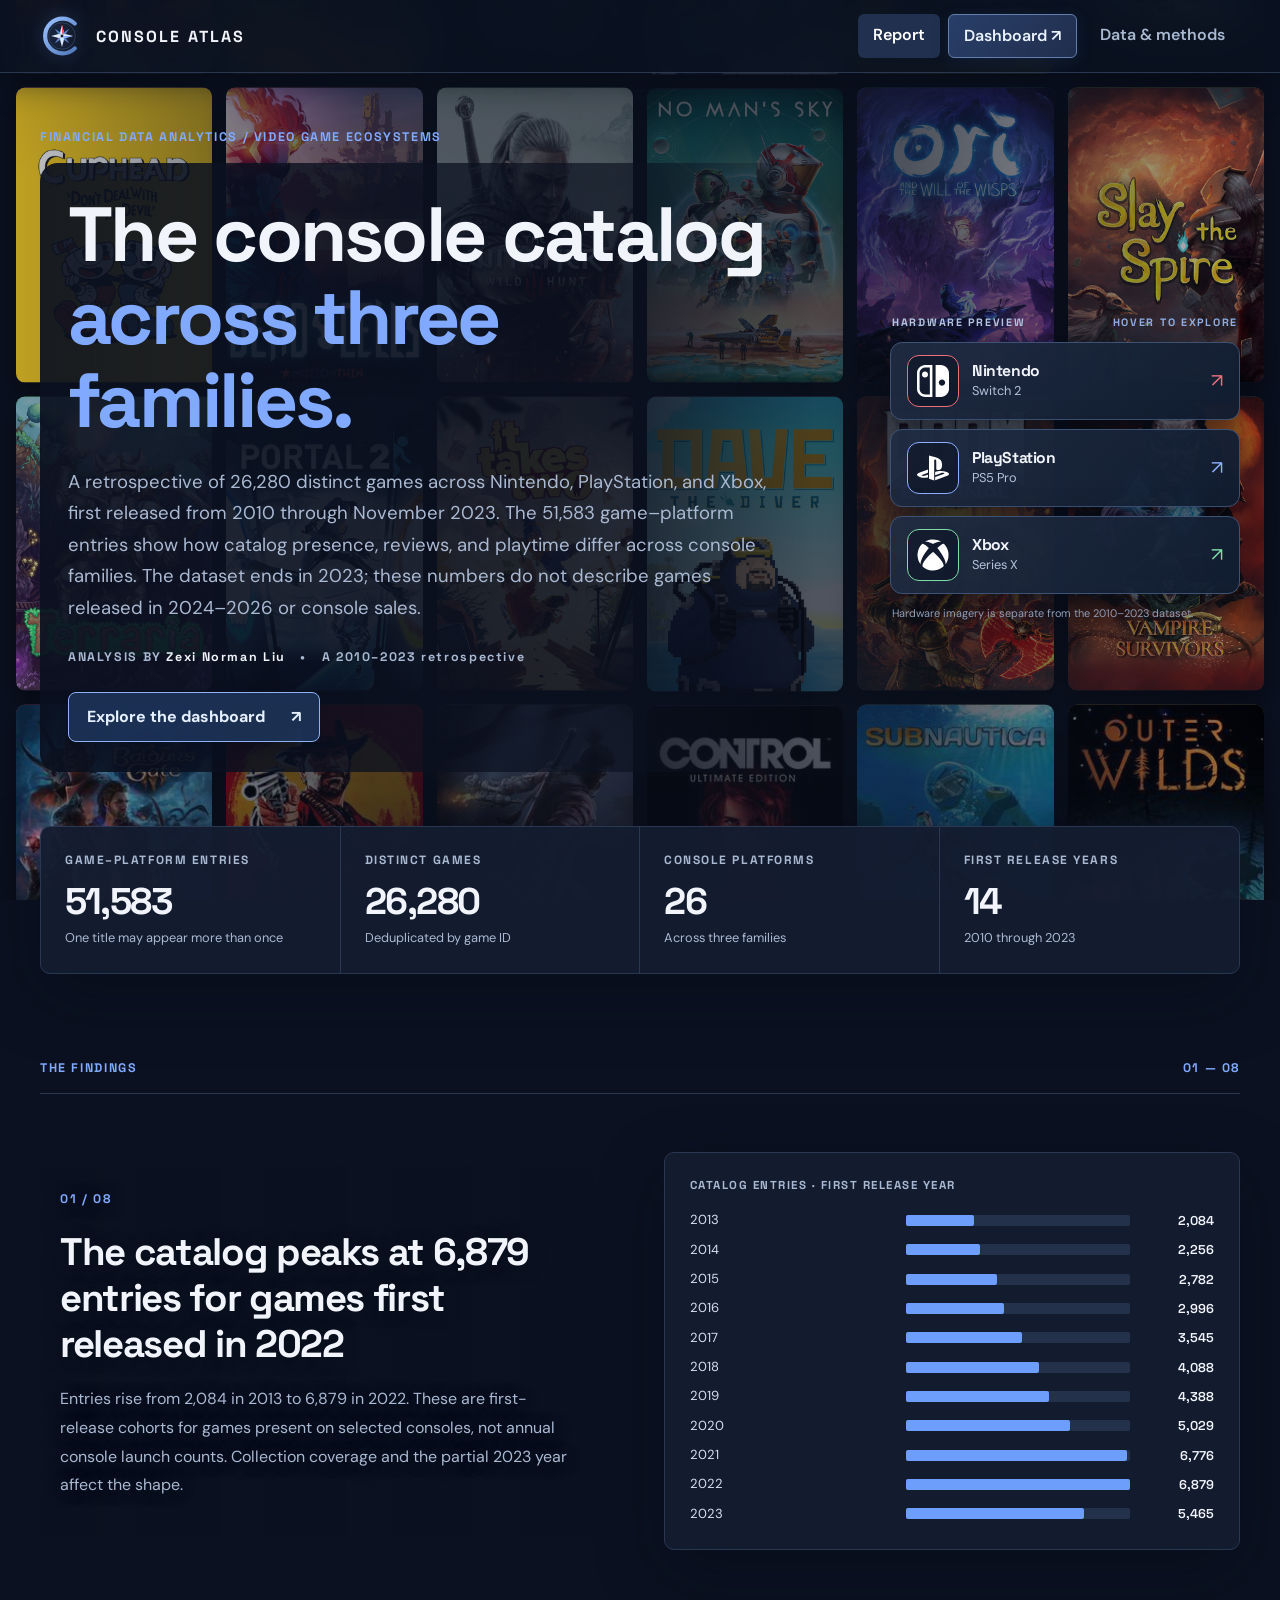
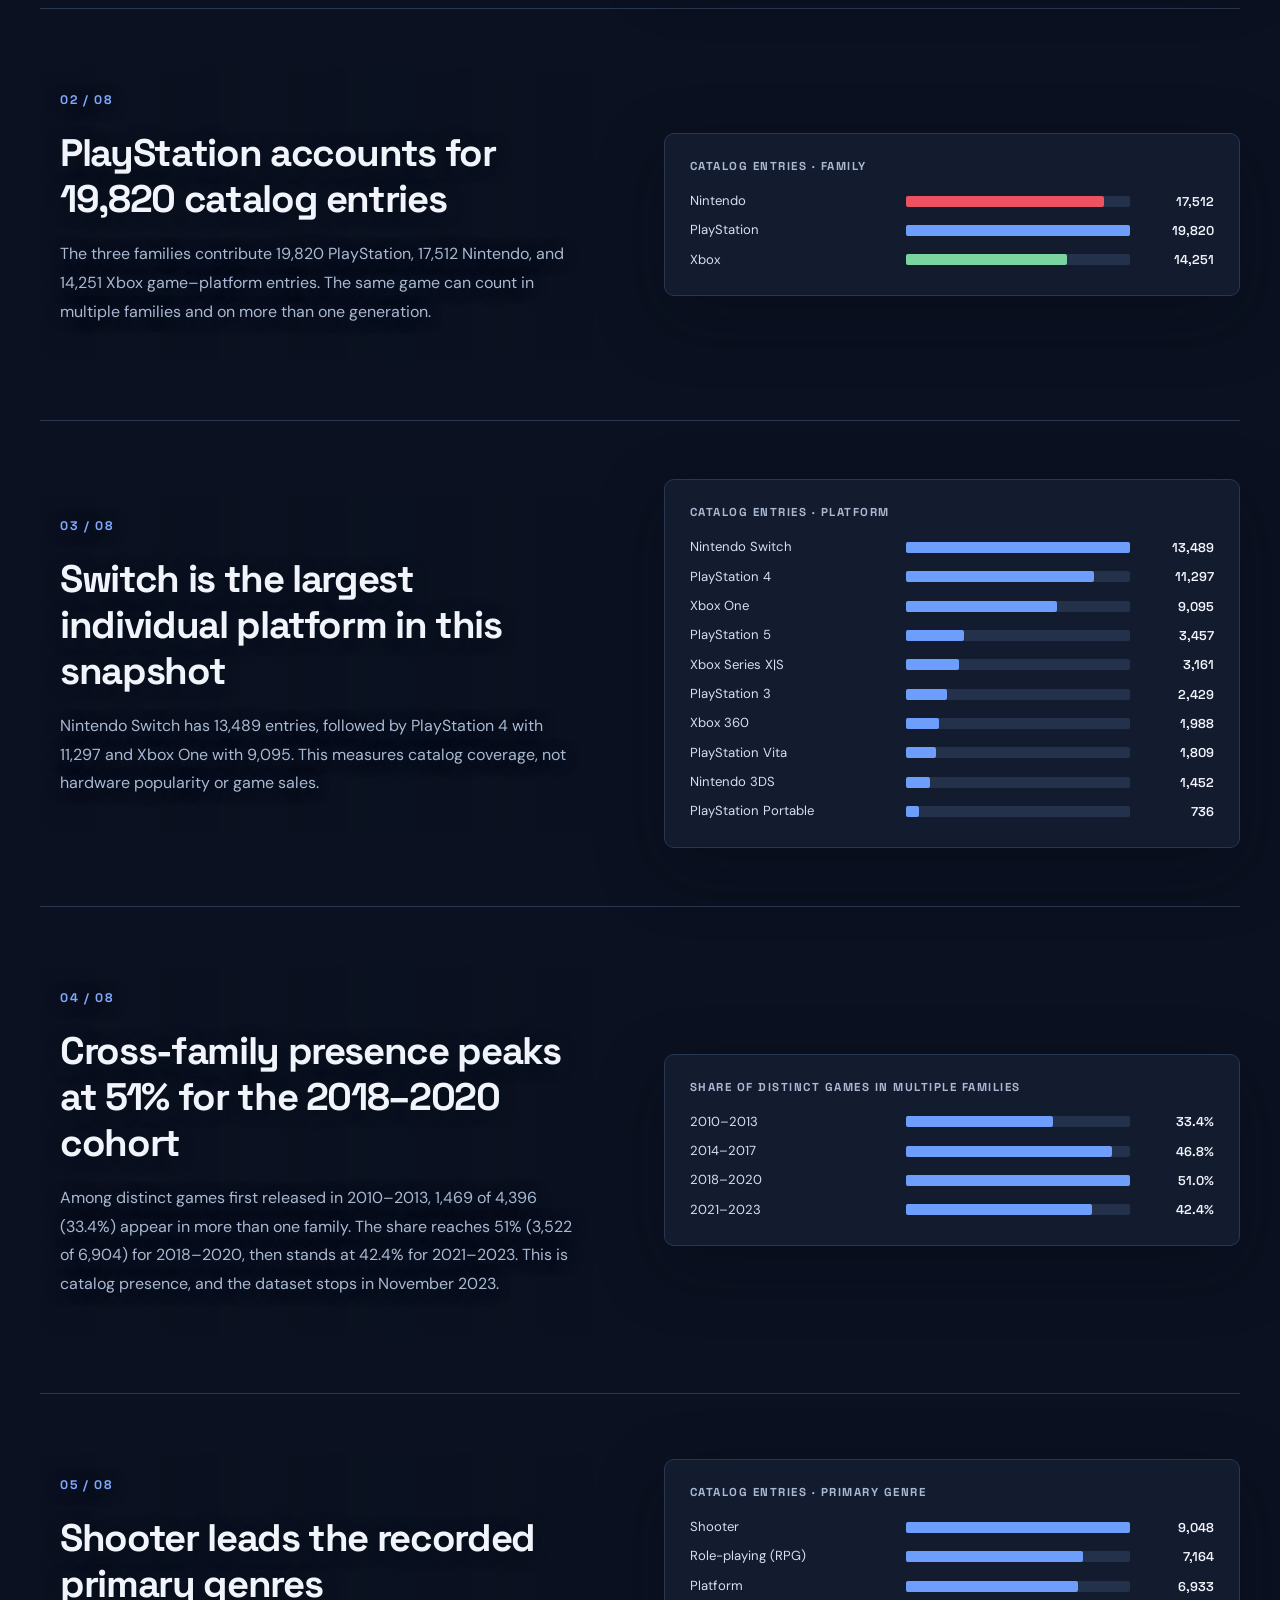
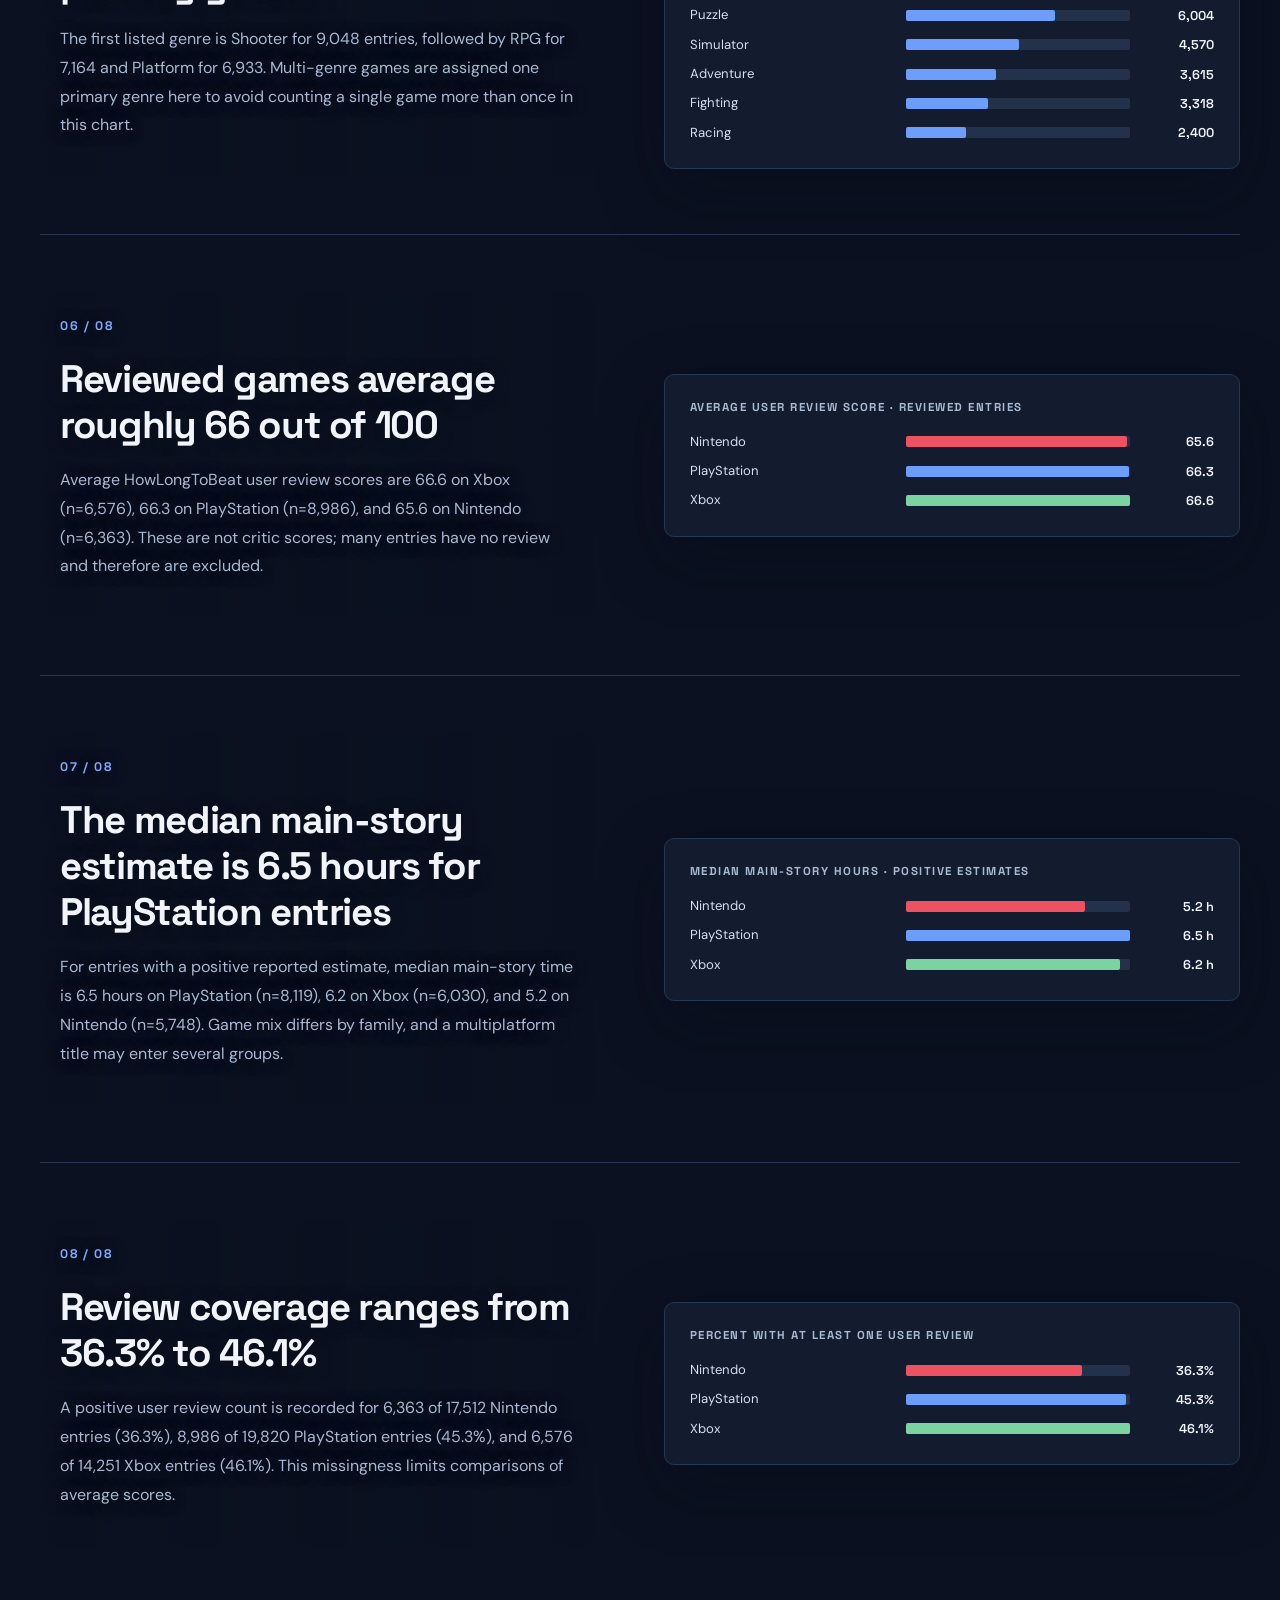
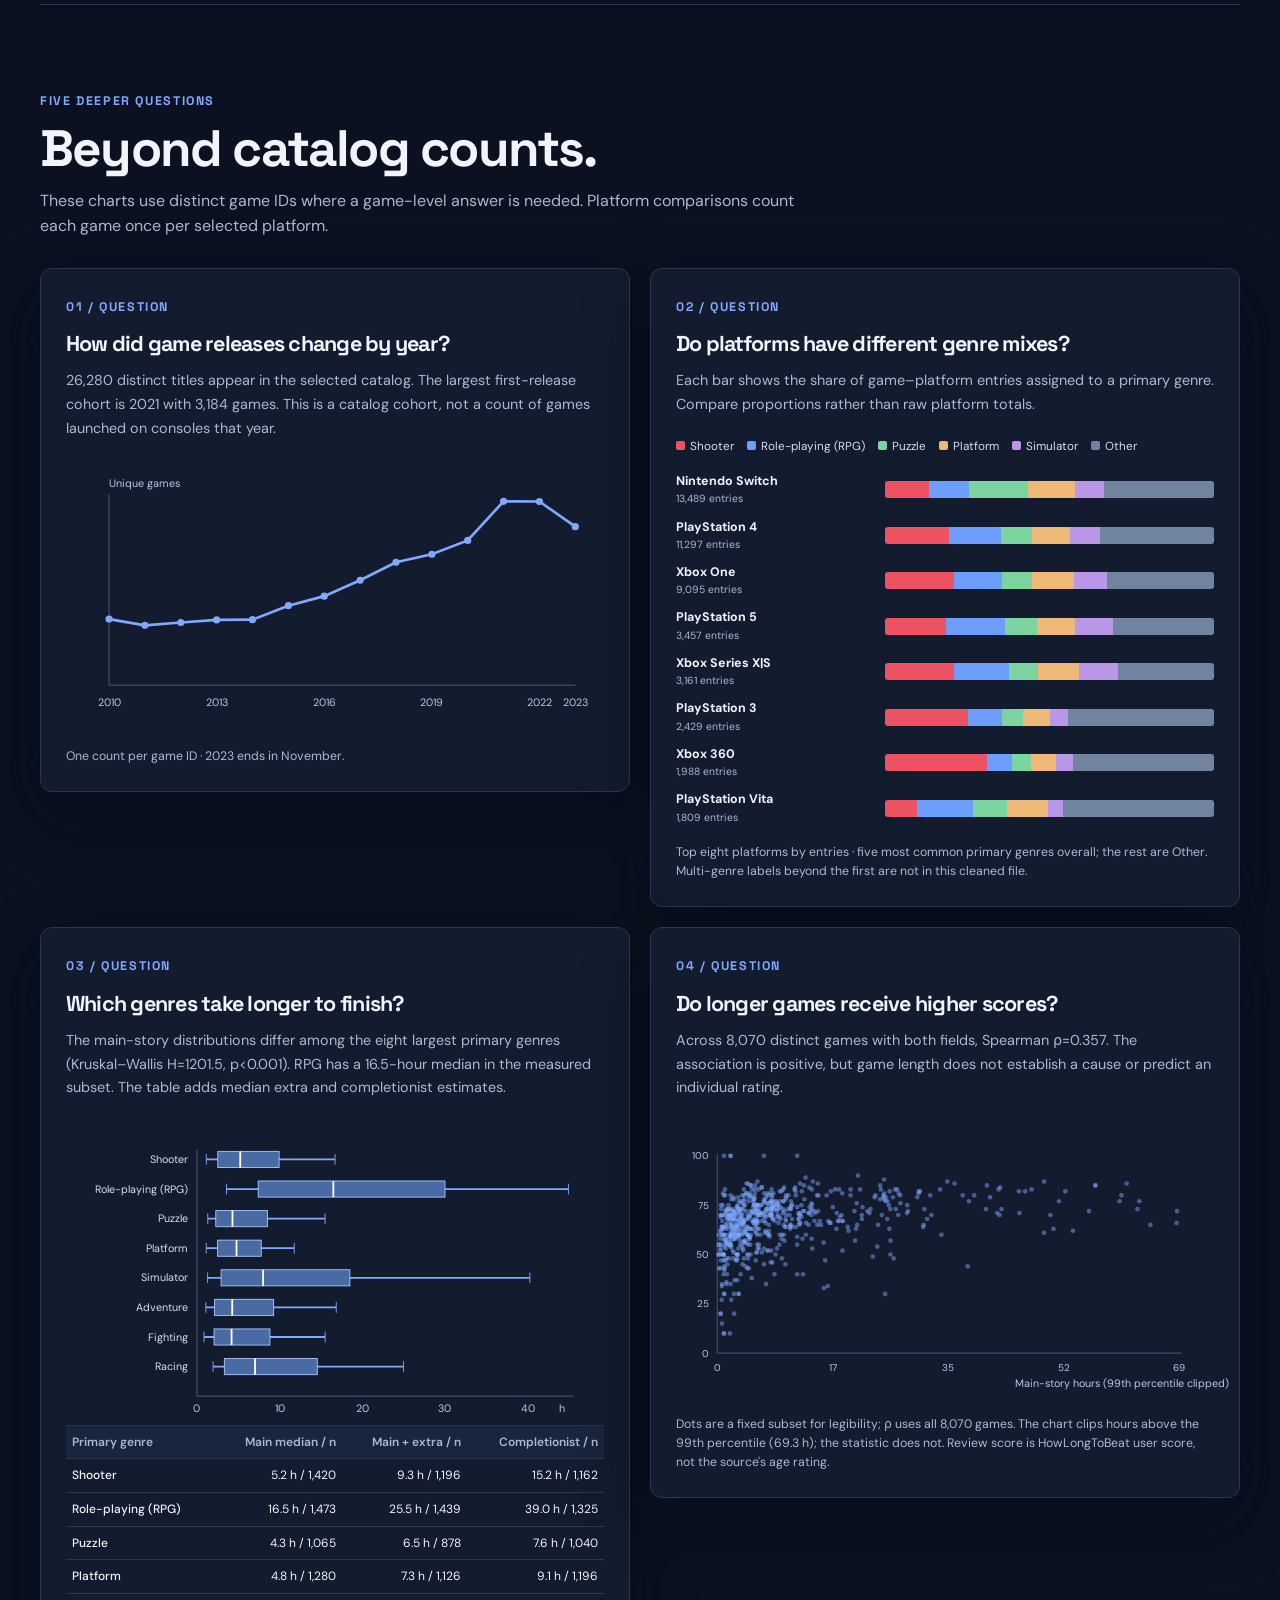
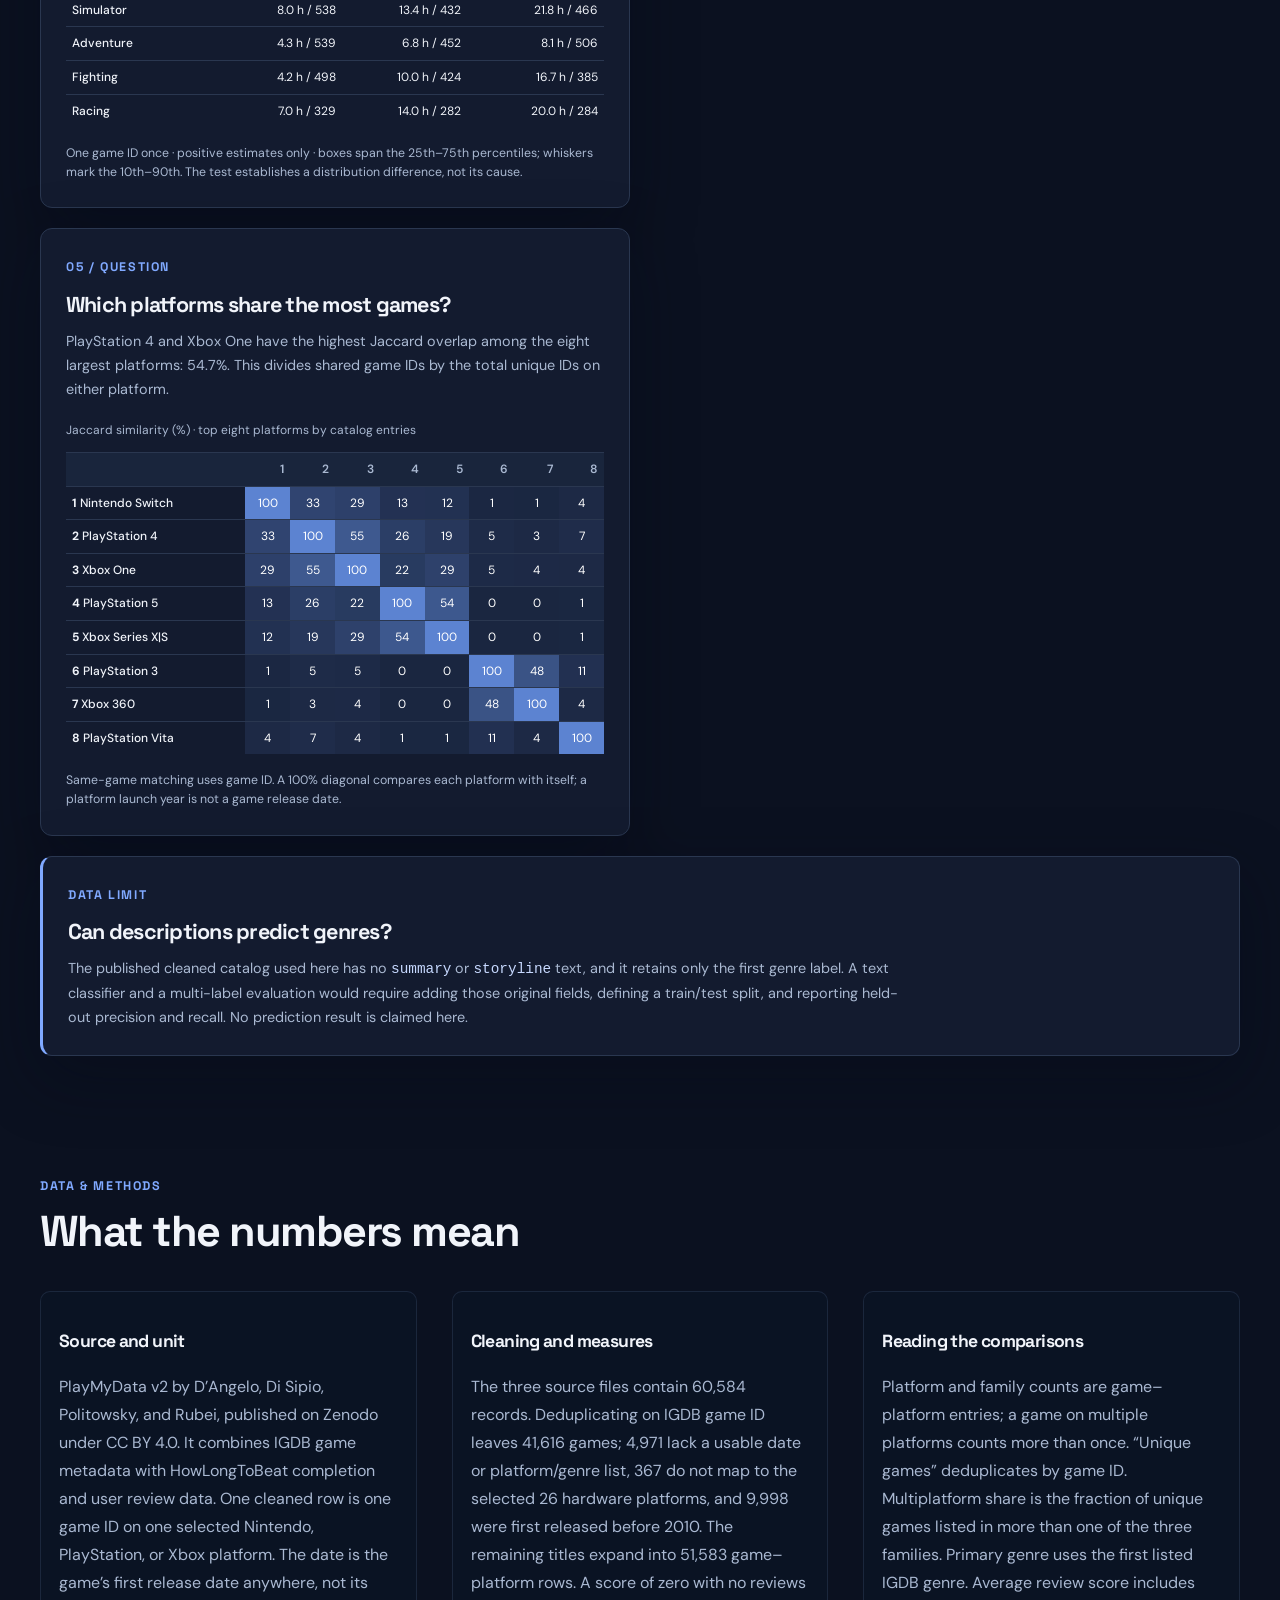
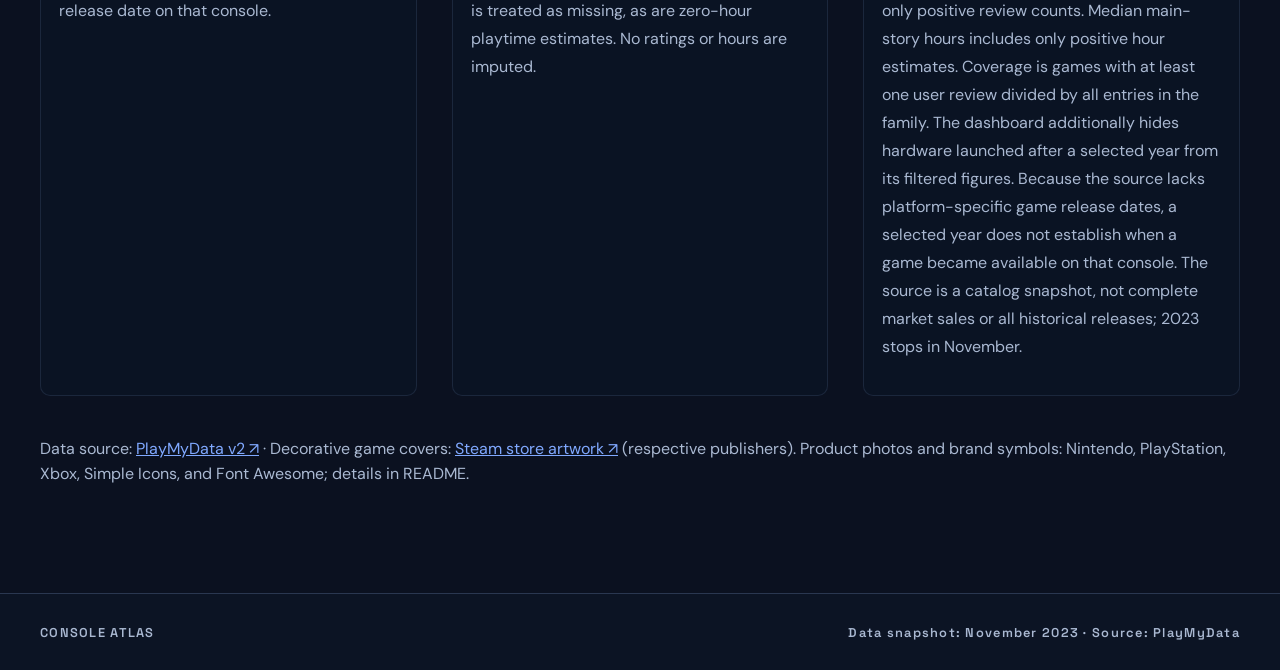
==== commit 6ce85c2b: "Refresh index.html with new logo and covers" ====
--- a/index.html
+++ b/index.html
@@ -3,10 +3,10 @@
 <head>
   <meta charset="utf-8"><meta name="viewport" content="width=device-width, initial-scale=1">
   <meta name="description" content="An analysis of the PlayMyData catalog across Nintendo, PlayStation, and Xbox consoles.">
-  <title>Console Atlas — Report</title><link rel="stylesheet" href="styles.css?v=20260930d">
+  <title>Console Atlas — Report</title><link rel="stylesheet" href="styles.css?v=20260930e">
 </head>
 <body>
-  <header class="site-header"><div class="shell nav"><a class="brand" href="index.html"><span class="brand-mark">C<span>•</span>A</span> <span class="brand-name">CONSOLE ATLAS</span></a><nav aria-label="Main navigation"><a class="active" aria-current="page" href="index.html">Report</a><a class="dashboard-link" href="dashboard.html">Dashboard <span aria-hidden="true">↗</span></a><a href="#method">Data &amp; methods</a></nav></div></header>
+  <header class="site-header"><div class="shell nav"><a class="brand" href="index.html"><img class="brand-icon" src="assets/logos/console-atlas.svg" alt="" width="44" height="44"> <span class="brand-name">CONSOLE ATLAS</span></a><nav aria-label="Main navigation"><a class="active" aria-current="page" href="index.html">Report</a><a class="dashboard-link" href="dashboard.html">Dashboard <span aria-hidden="true">↗</span></a><a href="#method">Data &amp; methods</a></nav></div></header>
   <main class="shell report"><div class="eyebrow">FINANCIAL DATA ANALYTICS / VIDEO GAME ECOSYSTEMS</div>
     <div class="report-intro"><div class="intro-copy"><h1>The console catalog<br><em>across three families.</em></h1><p id="intro">Loading the catalog analysis…</p><div class="byline">ANALYSIS BY <strong>Zexi Norman Liu</strong> <span>•</span> A 2010–2023 retrospective</div><a class="hero-cta" href="dashboard.html">Explore the dashboard <span aria-hidden="true">↗</span></a></div><div class="console-showcase" aria-label="Current console hardware previews"><div class="showcase-label">HARDWARE PREVIEW <span>HOVER TO EXPLORE</span></div>
       <a class="console-card nintendo" href="https://www.nintendo.com/us/store/products/nintendo-switch-2-system-123669/" target="_blank" rel="noopener noreferrer"><span class="console-mark"><img src="assets/logos/nintendo-switch.svg" alt="Nintendo Switch logo"></span><span class="console-copy"><strong>Nintendo</strong><small>Switch 2</small></span><span class="console-arrow" aria-hidden="true">↗</span><span class="console-detail"><img src="assets/hardware/switch-2.jpg" alt="Nintendo Switch 2 handheld console" loading="lazy"><span>View official product ↗</span></span></a>
@@ -20,5 +20,5 @@
     <section class="deep-dive" id="deep-dive" aria-labelledby="deep-title"><div class="eyebrow">FIVE DEEPER QUESTIONS</div><h2 id="deep-title">Beyond catalog counts.</h2><p class="deep-lead">These charts use distinct game IDs where a game-level answer is needed. Platform comparisons count each game once per selected platform.</p><div id="deep-content" class="deep-grid"><p>Loading deeper analyses…</p></div></section>
     <section class="method" id="method"><div class="eyebrow">DATA & METHODS</div><h2>What the numbers mean</h2><div class="method-grid"><div><h3>Source and unit</h3><p>PlayMyData v2 by D’Angelo, Di Sipio, Politowsky, and Rubei, published on Zenodo under CC BY 4.0. It combines IGDB game metadata with HowLongToBeat completion and user review data. One cleaned row is one game ID on one selected Nintendo, PlayStation, or Xbox platform. The date is the game’s first release date anywhere, not its release date on that console.</p></div><div><h3>Cleaning and measures</h3><p id="method-cleaning"></p></div><div><h3>Reading the comparisons</h3><p>Platform and family counts are game–platform entries; a game on multiple platforms counts more than once. “Unique games” deduplicates by game ID. Multiplatform share is the fraction of unique games listed in more than one of the three families. Primary genre uses the first listed IGDB genre. Average review score includes only positive review counts. Median main-story hours includes only positive hour estimates. Coverage is games with at least one user review divided by all entries in the family. The dashboard additionally hides hardware launched after a selected year from its filtered figures. Because the source lacks platform-specific game release dates, a selected year does not establish when a game became available on that console. The source is a catalog snapshot, not complete market sales or all historical releases; 2023 stops in November.</p></div></div><p class="credit">Data source: <a href="https://doi.org/10.5281/zenodo.10797761" target="_blank" rel="noopener">PlayMyData v2 ↗</a> · Decorative game covers: <a href="https://store.steampowered.com/" target="_blank" rel="noopener">Steam store artwork ↗</a> (respective publishers). Product photos and brand symbols: Nintendo, PlayStation, Xbox, Simple Icons, and Font Awesome; details in README.</p></section>
   </main><footer class="site-footer"><div class="shell">CONSOLE ATLAS <span>Data snapshot: November 2023 · Source: PlayMyData</span></div></footer>
-  <script src="site.js?v=20260930d" defer></script>
+  <script>window.extraCoverData={}</script><script src="assets/covers/extra-1.js" defer></script><script src="assets/covers/extra-2.js" defer></script><script src="assets/covers/extra-3.js" defer></script><script src="site.js?v=20260930e" defer></script>
 </body></html>
--- a/styles.css
+++ b/styles.css
@@ -72,3 +72,11 @@
 .deep-dive{padding:88px 0 32px;scroll-margin-top:92px}.deep-dive h2{font-size:clamp(2.2rem,4vw,3.2rem);margin:9px 0 10px}.deep-lead{max-width:780px;margin:0 0 29px}.deep-grid{display:grid;grid-template-columns:repeat(2,minmax(0,1fr));gap:20px;align-items:start}.deep-card{min-width:0;padding:25px;border:1px solid var(--line);border-radius:12px;background:#141d30f5;box-shadow:0 22px 65px #050a1663}.deep-card h3{font-size:1.35rem;line-height:1.25;margin:12px 0}.deep-card>p{font-size:.9rem;line-height:1.65;margin:0 0 20px}.deep-card .deep-foot{font-size:.77rem;line-height:1.55;margin:17px 0 0;color:#aab9d2}.deep-graphic{min-width:0}.deep-graphic svg{display:block;width:100%;height:auto;overflow:visible}.mix-legend{display:flex;flex-wrap:wrap;gap:7px 13px;margin-bottom:17px;font-size:.73rem;color:#d6deef}.mix-legend span{display:inline-flex;align-items:center;gap:5px}.mix-legend i{width:9px;height:9px;border-radius:2px}.mix-list{display:grid;gap:10px}.mix-row{display:grid;grid-template-columns:minmax(135px,37%) 1fr;gap:10px;align-items:center;font-size:.78rem}.mix-row strong,.mix-row small{display:block;overflow:hidden;text-overflow:ellipsis;white-space:nowrap}.mix-row small{color:var(--muted)}.mix-track{display:flex;height:17px;overflow:hidden;border-radius:3px;background:#23314a}.mix-track span{height:100%}.deep-scroll{overflow-x:auto}.deep-table,.heatmap{width:100%;font-size:.75rem;white-space:nowrap}.deep-table th,.deep-table td,.heatmap th,.heatmap td{padding:7px 6px;font-size:.75rem}.deep-table th:first-child,.deep-table td:first-child{text-align:left}.heatmap caption{text-align:left;color:var(--muted);margin:0 0 12px}.heatmap th:first-child{text-align:left;min-width:140px;max-width:170px;overflow:hidden;text-overflow:ellipsis}.heatmap td{text-align:center;min-width:35px;color:#fff}.heatmap thead th{min-width:35px}.deep-limit{grid-column:1/-1;border-left:3px solid var(--blue)}.deep-limit p{margin-bottom:0;max-width:850px}.deep-limit code{color:#c7d9ff}
 @media(max-width:900px){.deep-grid{grid-template-columns:1fr}.deep-limit{grid-column:auto}}
 @media(max-width:700px){.deep-dive{padding-top:64px}.deep-card{padding:18px}.mix-row{grid-template-columns:minmax(110px,38%) 1fr}}
+
+/* A compact C-shaped compass mark and a broader, slower cover procession. */
+.brand{display:inline-flex;align-items:center;gap:12px}.brand-icon{display:block;flex:none;width:44px;height:44px;filter:drop-shadow(0 0 9px #6e9efb55);transition:filter .2s,transform .2s}.brand:hover .brand-icon{filter:drop-shadow(0 0 14px #9fc0ff99);transform:scale(1.07)}
+.cover-column{animation-duration:52s}.cover-column:nth-child(even){animation-duration:61s}.cover-column:nth-child(3n){animation-duration:69s}
+@keyframes cover-drift{from{transform:translateY(-43%)}to{transform:translateY(0)}}
+@media(max-width:700px){.brand{gap:0}.brand-icon{width:41px;height:41px}}
+@media(max-width:420px){.brand-icon{width:37px;height:37px}}
+@media(prefers-reduced-motion:reduce){.brand-icon{transition:none}.cover-column{transform:translateY(-18%)}}
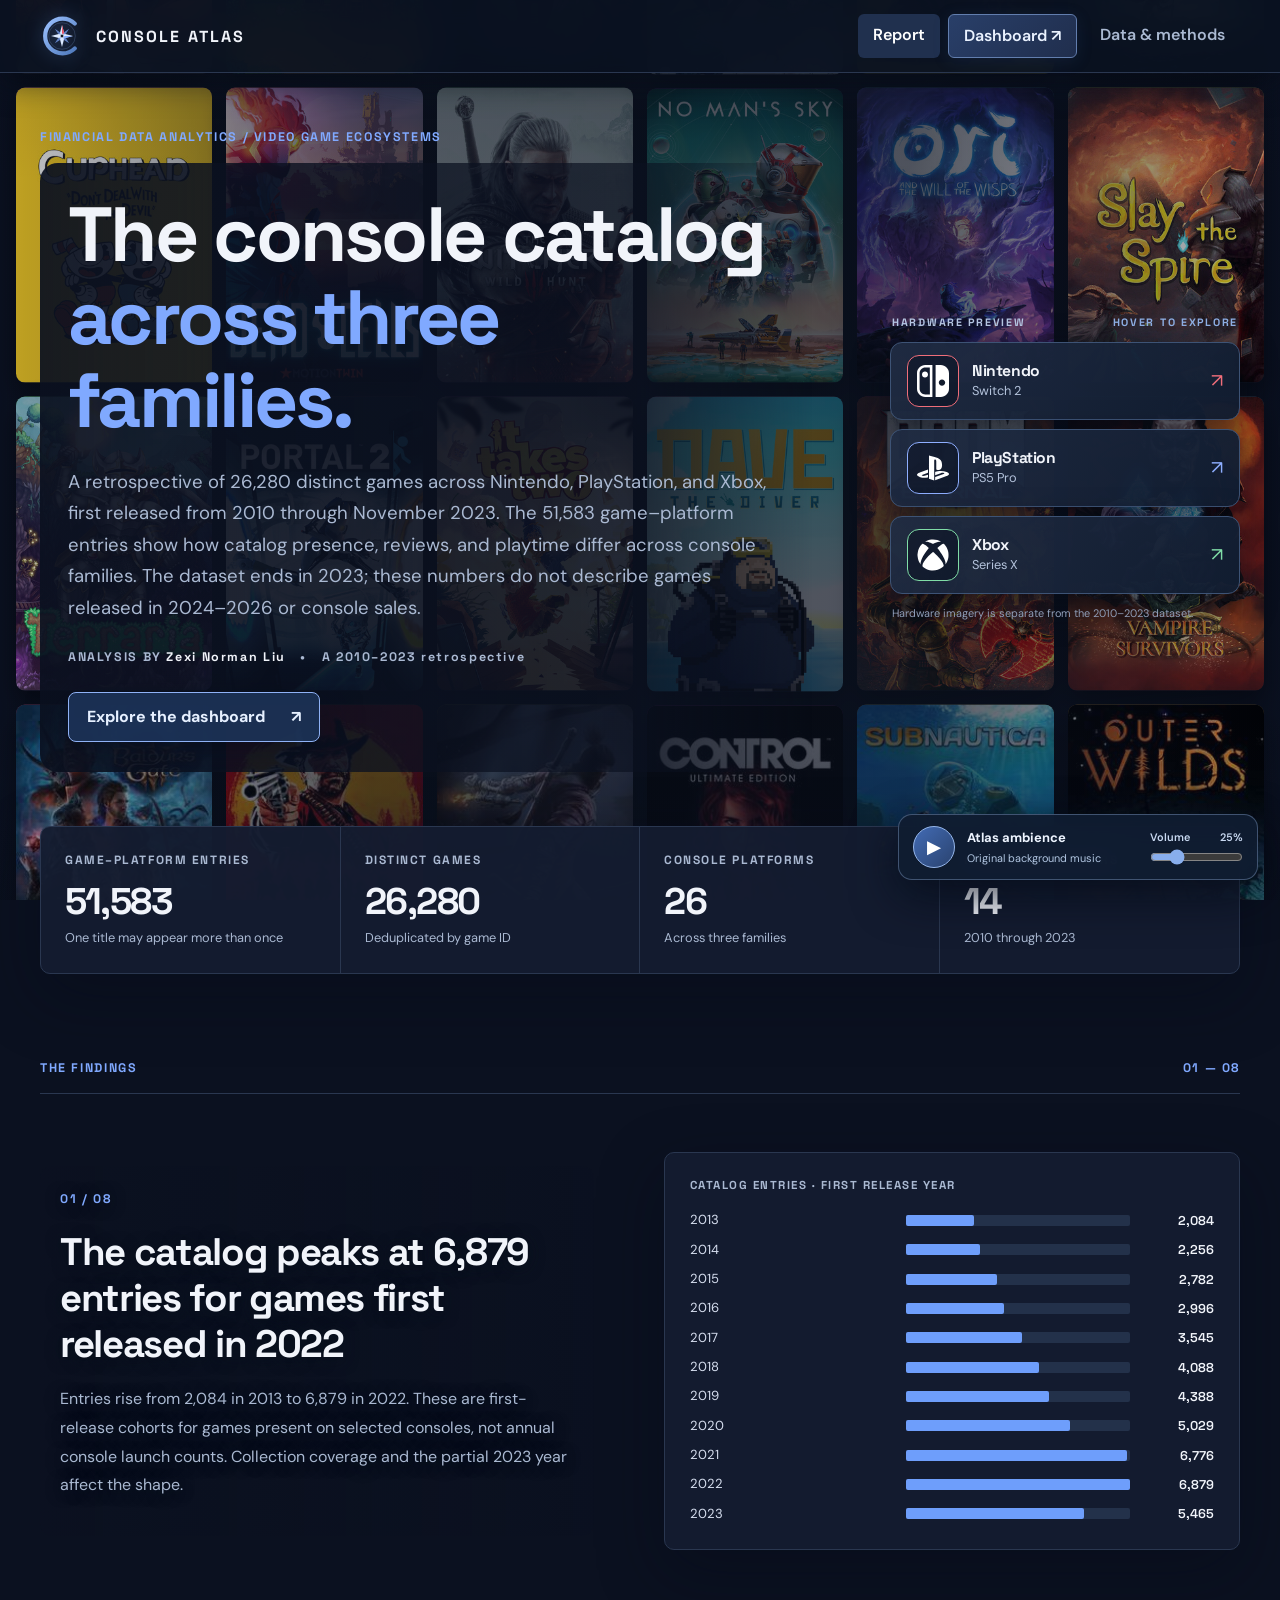
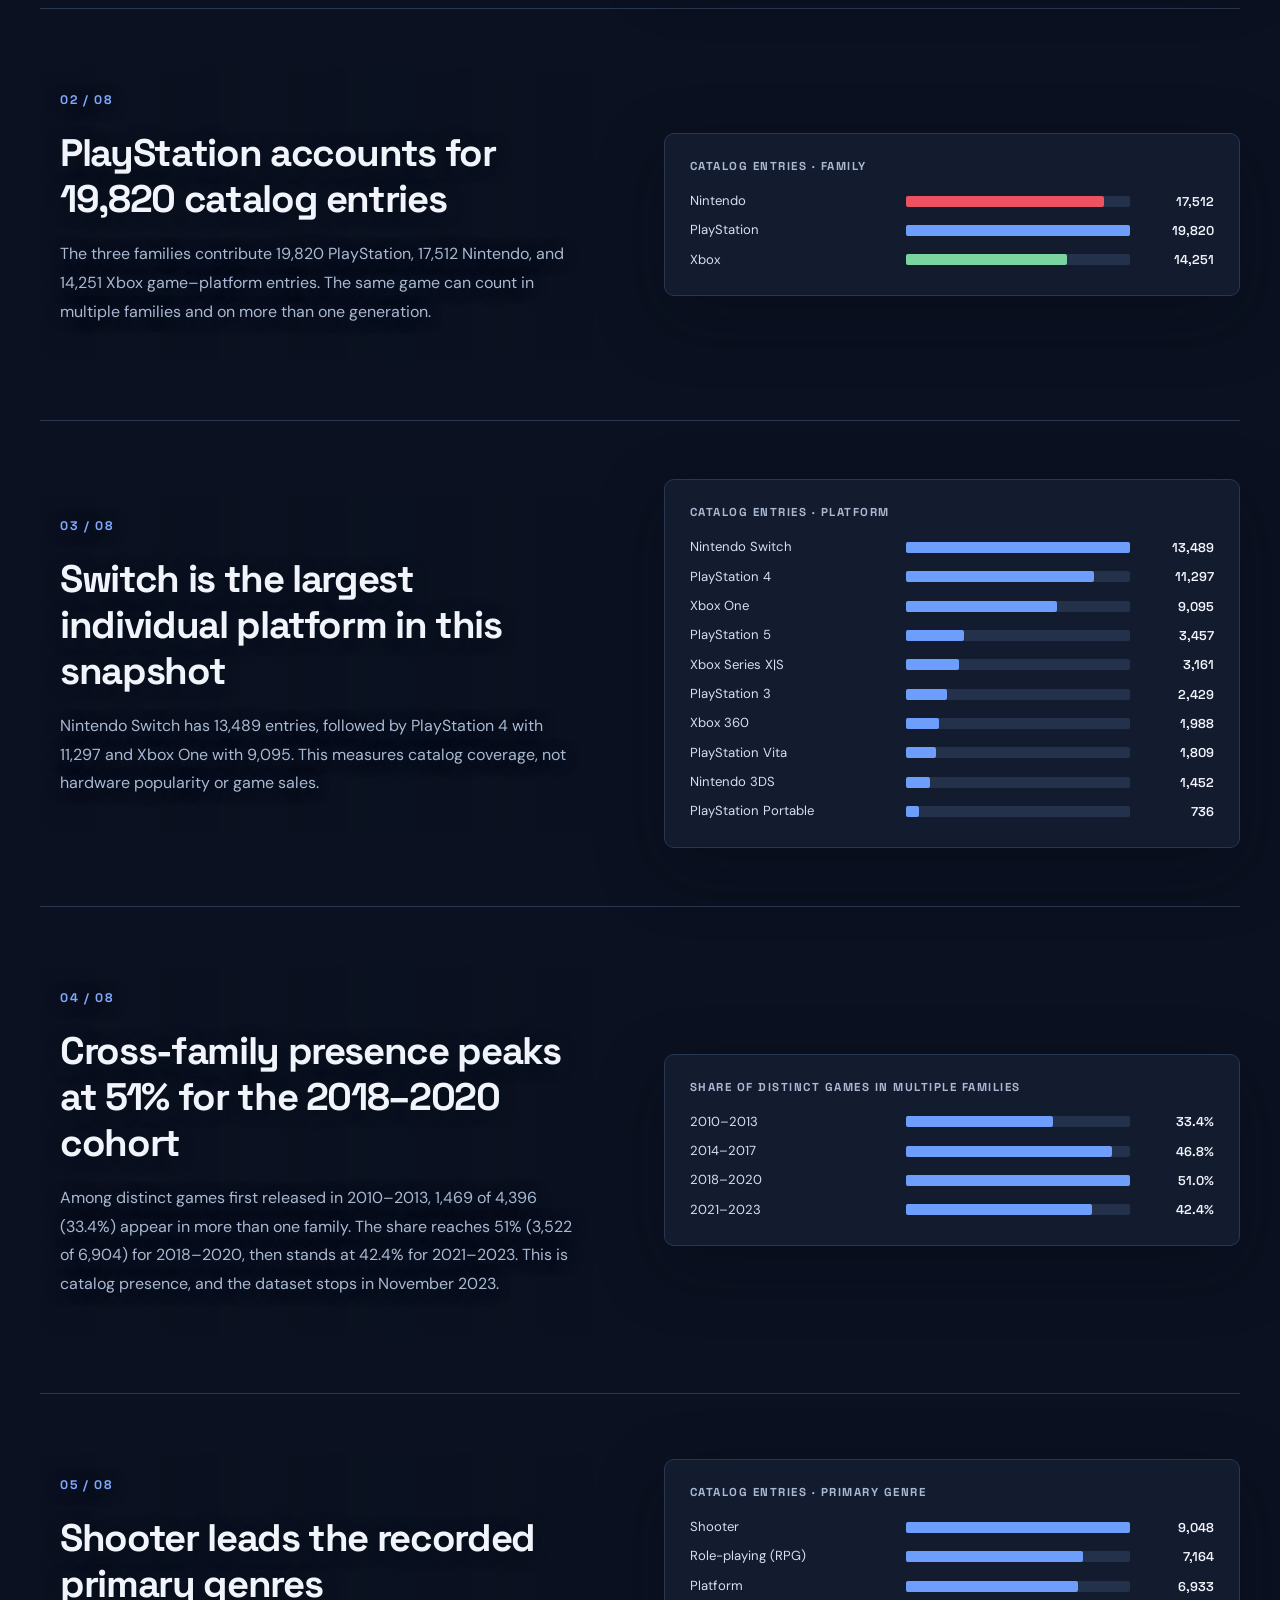
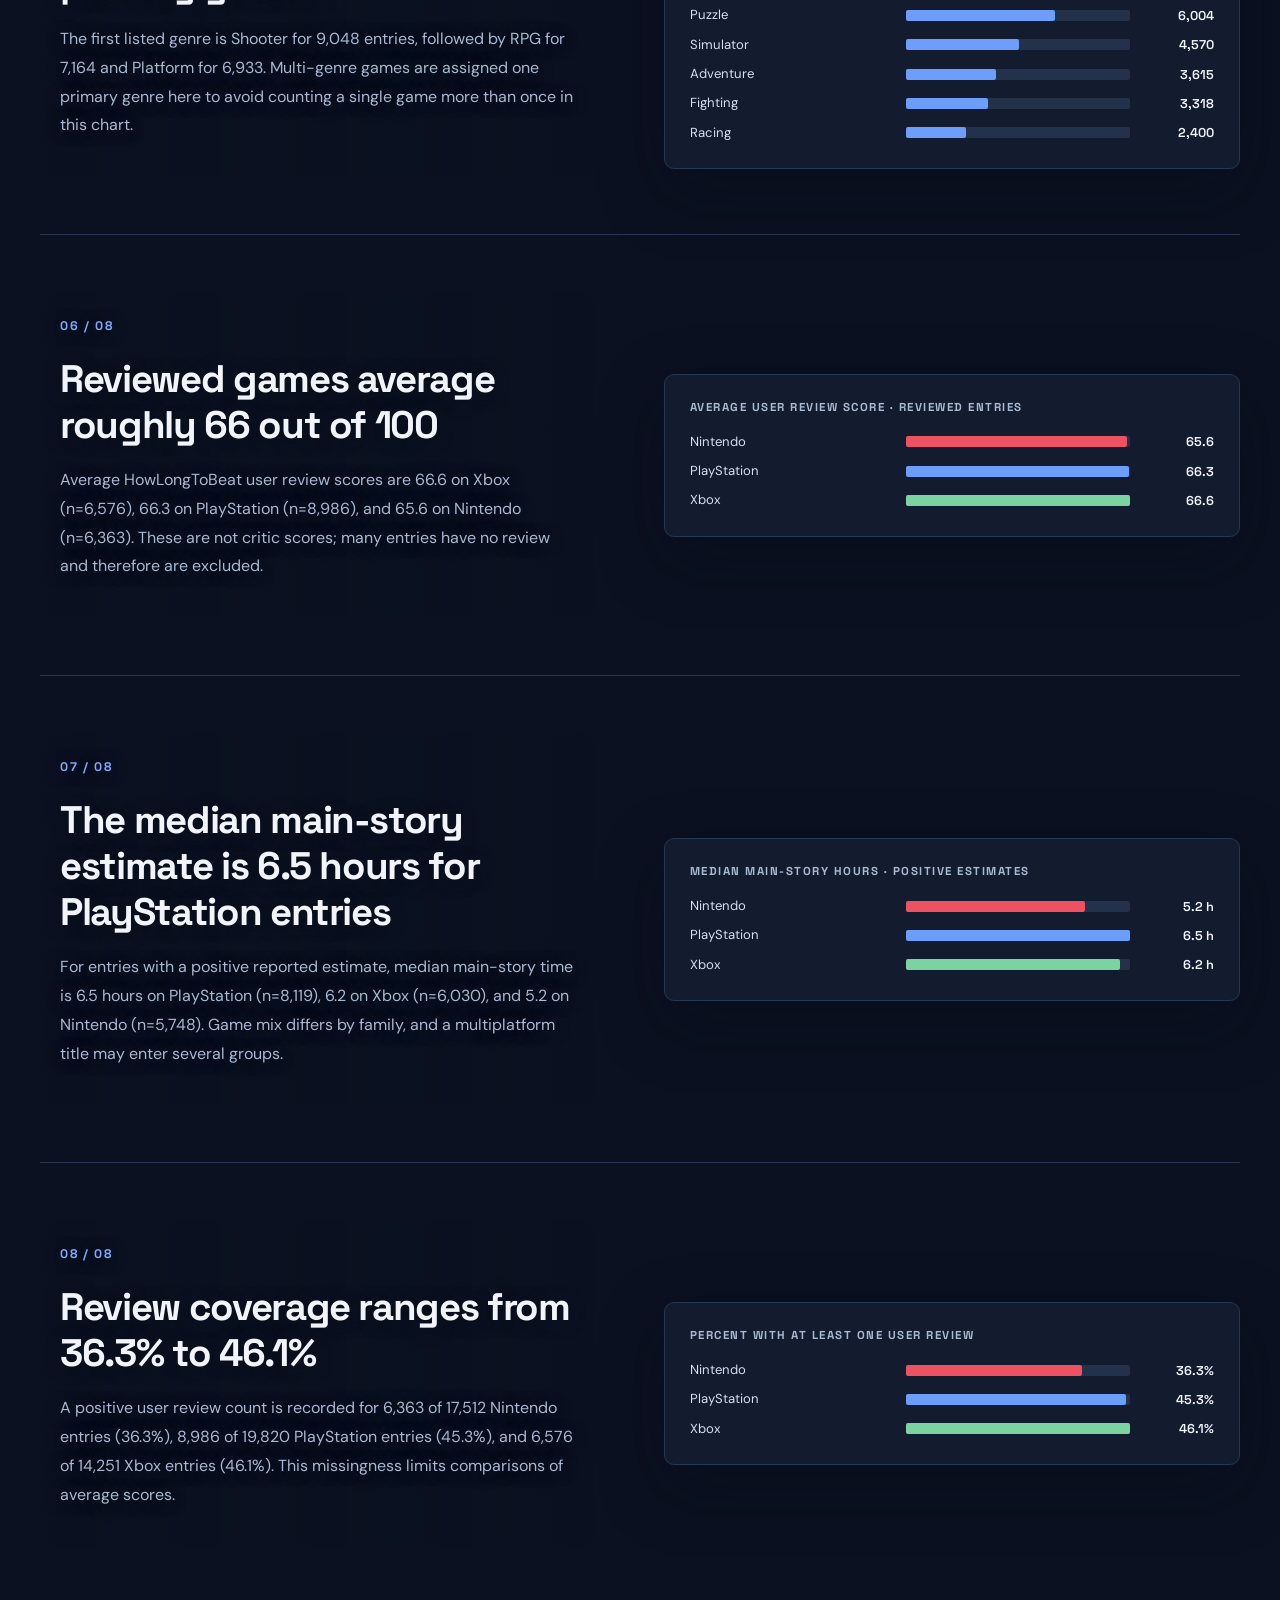
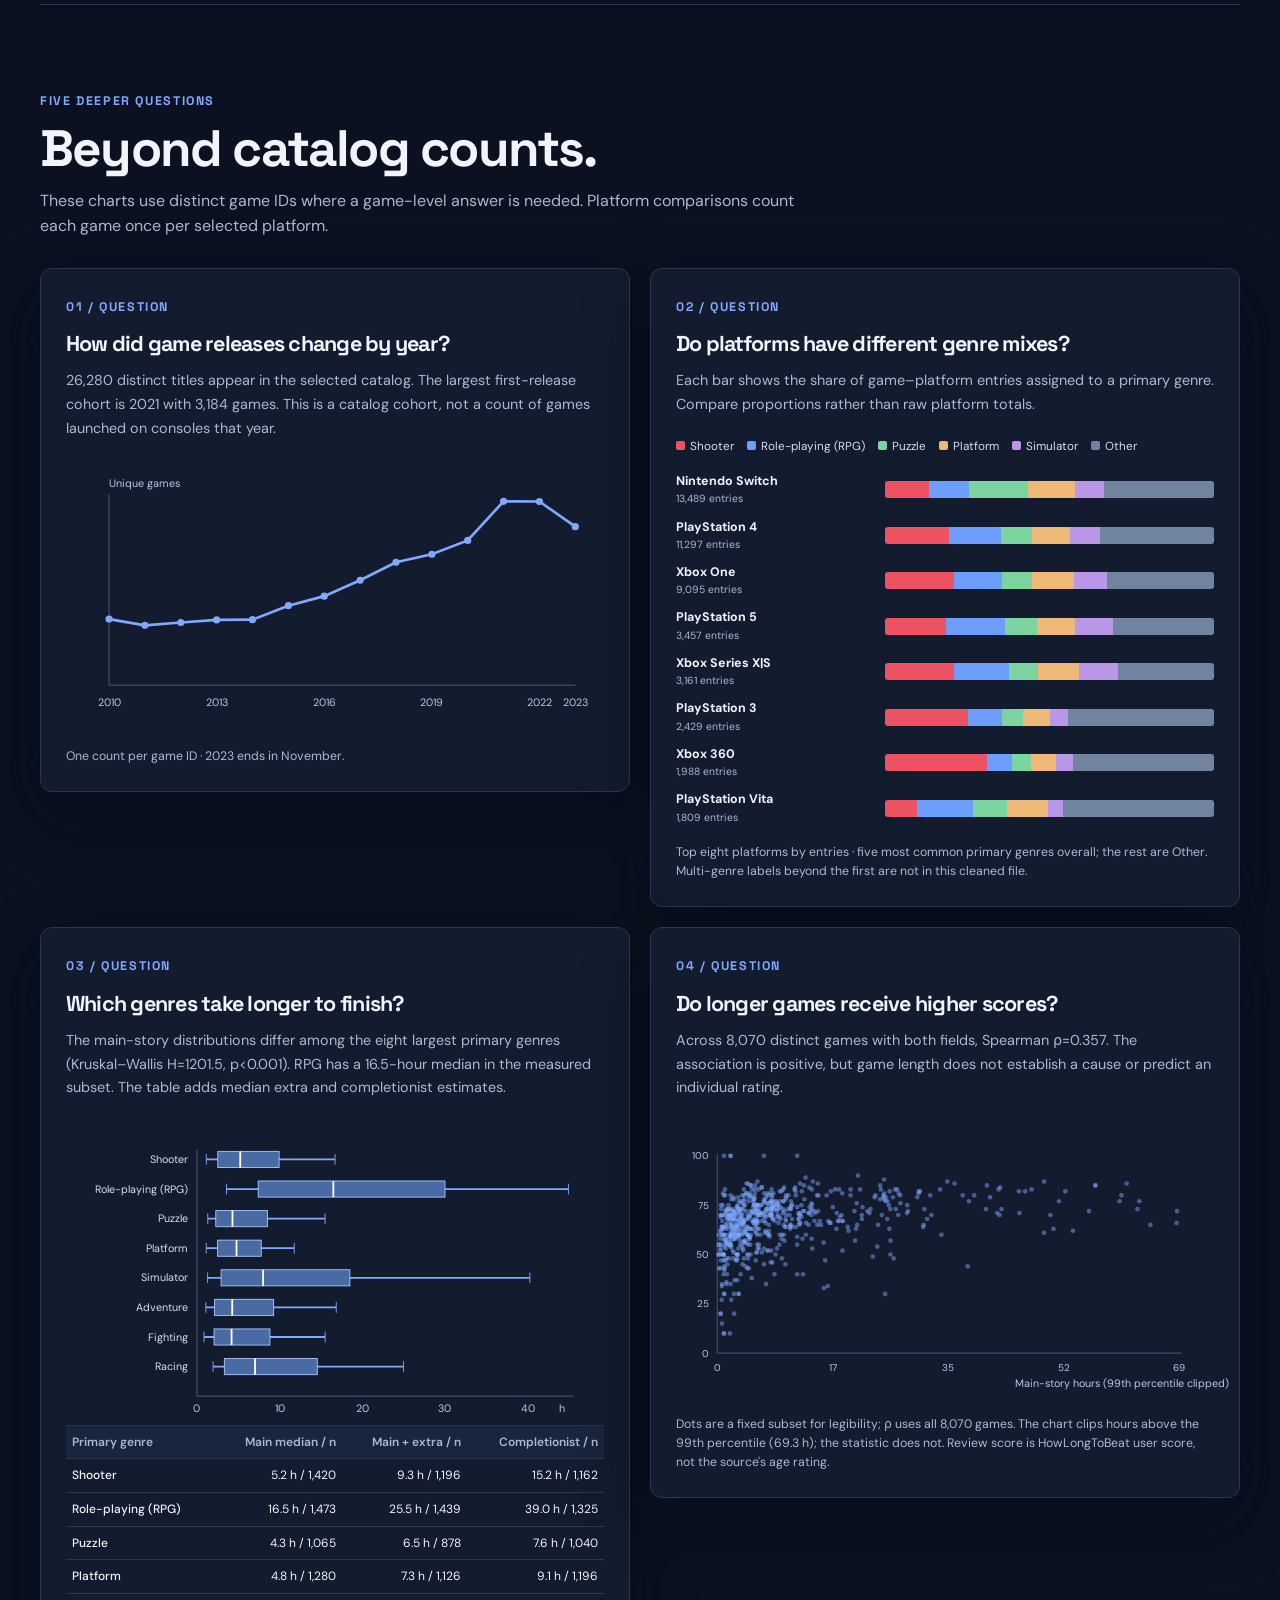
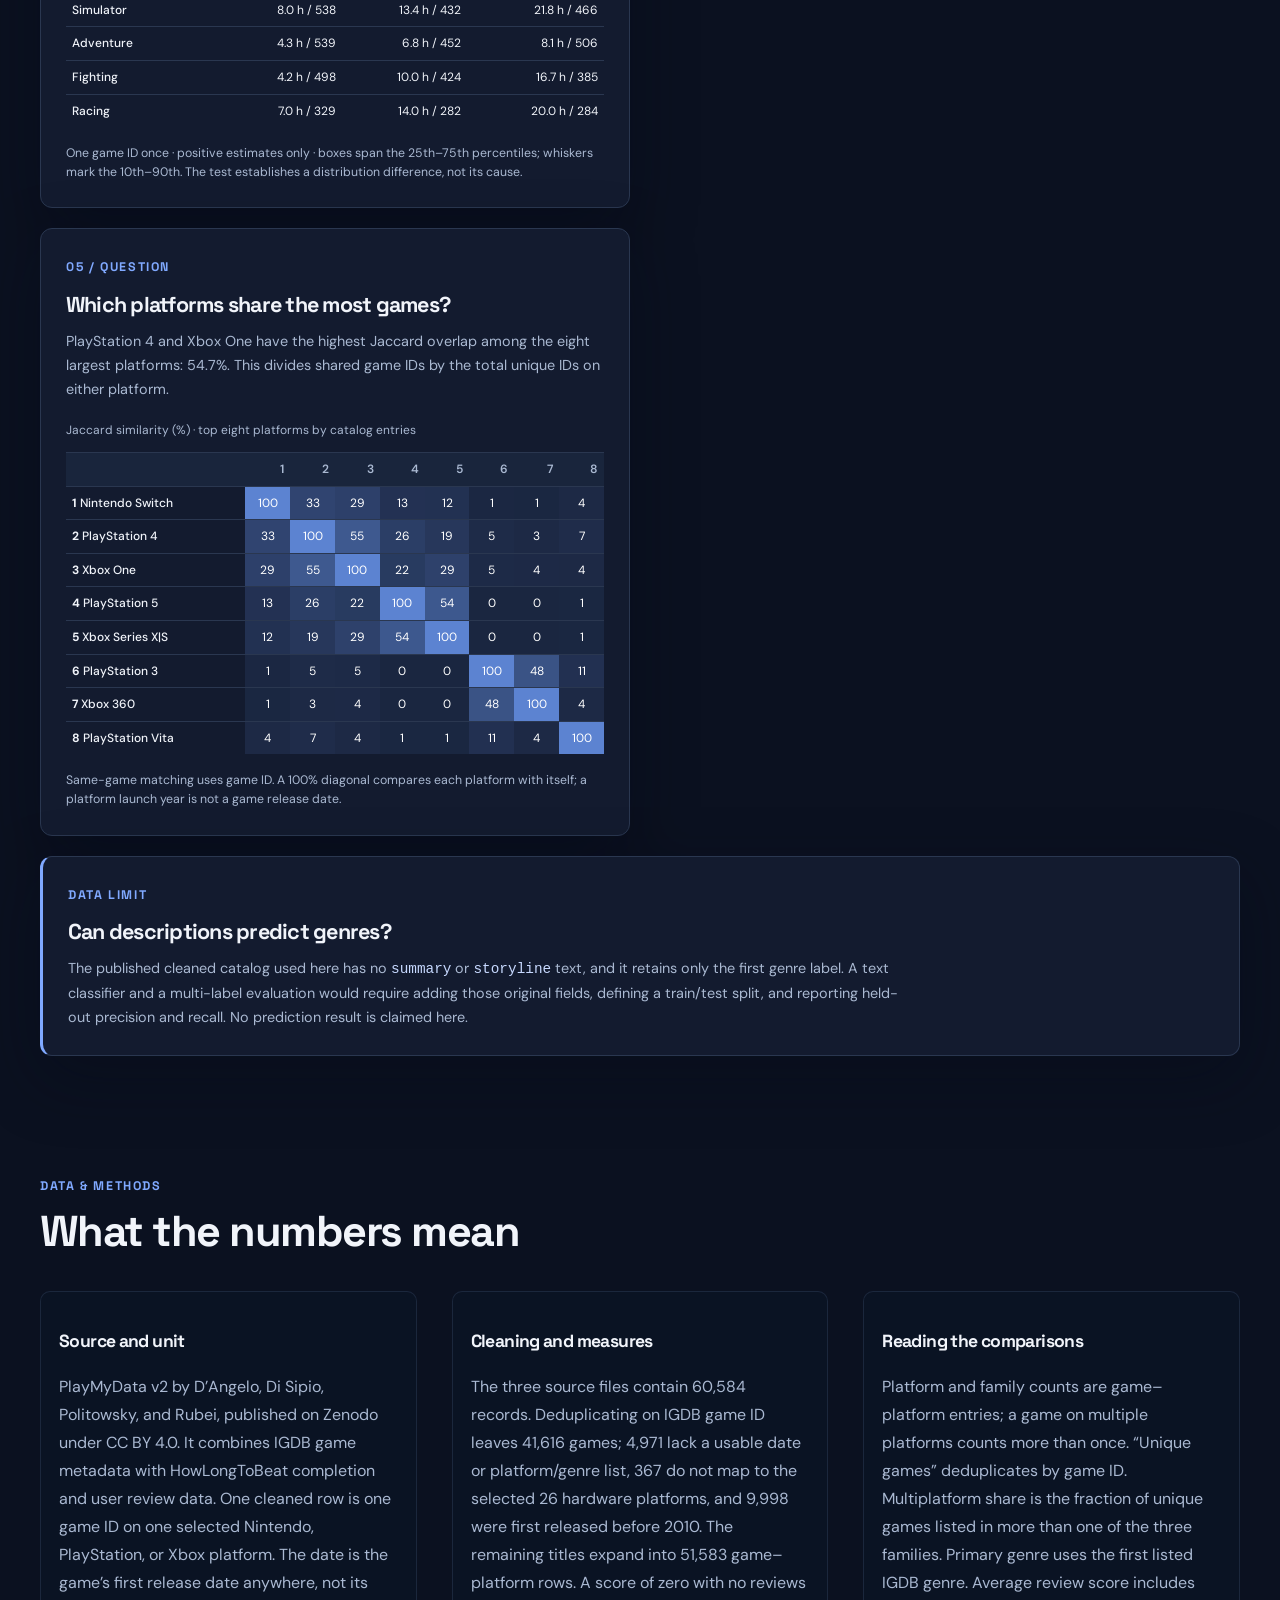
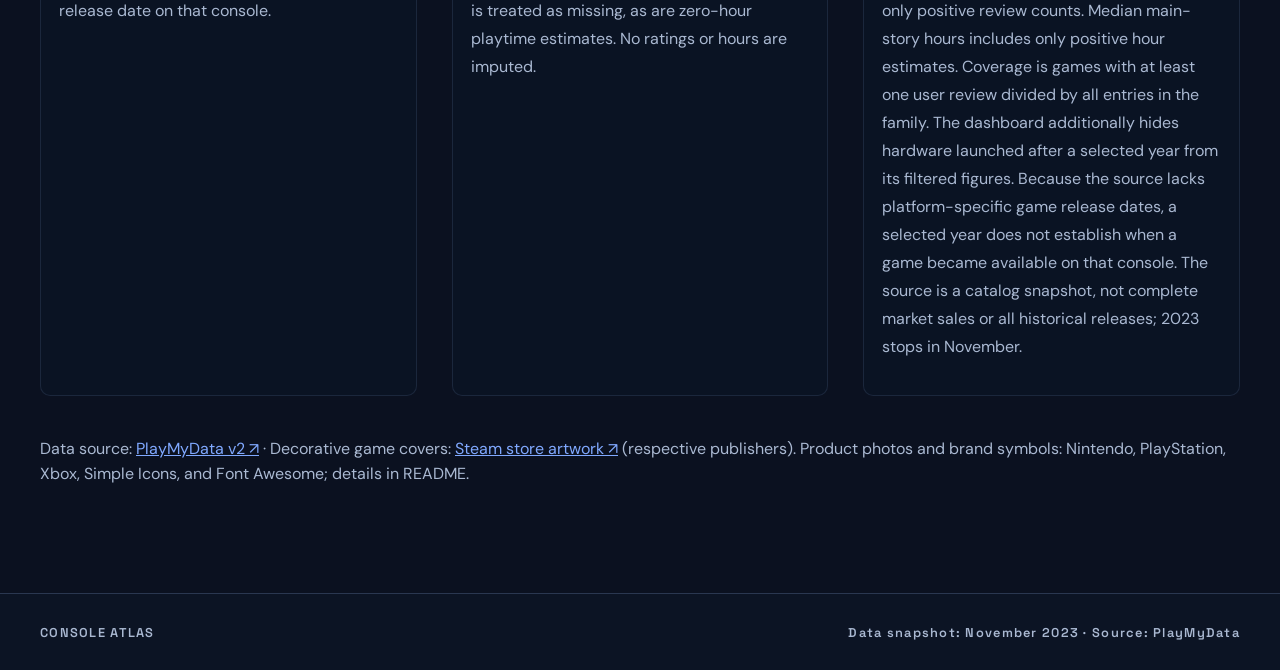
==== commit cbb01e0c: "Add original background music player with 25% default volume (index.html)" ====
--- a/index.html
+++ b/index.html
@@ -3,7 +3,7 @@
 <head>
   <meta charset="utf-8"><meta name="viewport" content="width=device-width, initial-scale=1">
   <meta name="description" content="An analysis of the PlayMyData catalog across Nintendo, PlayStation, and Xbox consoles.">
-  <title>Console Atlas — Report</title><link rel="stylesheet" href="styles.css?v=20260930e">
+  <title>Console Atlas — Report</title><link rel="icon" type="image/svg+xml" href="assets/logos/console-atlas.svg?v=1"><link rel="stylesheet" href="styles.css?v=20261001a">
 </head>
 <body>
   <header class="site-header"><div class="shell nav"><a class="brand" href="index.html"><img class="brand-icon" src="assets/logos/console-atlas.svg" alt="" width="44" height="44"> <span class="brand-name">CONSOLE ATLAS</span></a><nav aria-label="Main navigation"><a class="active" aria-current="page" href="index.html">Report</a><a class="dashboard-link" href="dashboard.html">Dashboard <span aria-hidden="true">↗</span></a><a href="#method">Data &amp; methods</a></nav></div></header>
@@ -20,5 +20,5 @@
     <section class="deep-dive" id="deep-dive" aria-labelledby="deep-title"><div class="eyebrow">FIVE DEEPER QUESTIONS</div><h2 id="deep-title">Beyond catalog counts.</h2><p class="deep-lead">These charts use distinct game IDs where a game-level answer is needed. Platform comparisons count each game once per selected platform.</p><div id="deep-content" class="deep-grid"><p>Loading deeper analyses…</p></div></section>
     <section class="method" id="method"><div class="eyebrow">DATA & METHODS</div><h2>What the numbers mean</h2><div class="method-grid"><div><h3>Source and unit</h3><p>PlayMyData v2 by D’Angelo, Di Sipio, Politowsky, and Rubei, published on Zenodo under CC BY 4.0. It combines IGDB game metadata with HowLongToBeat completion and user review data. One cleaned row is one game ID on one selected Nintendo, PlayStation, or Xbox platform. The date is the game’s first release date anywhere, not its release date on that console.</p></div><div><h3>Cleaning and measures</h3><p id="method-cleaning"></p></div><div><h3>Reading the comparisons</h3><p>Platform and family counts are game–platform entries; a game on multiple platforms counts more than once. “Unique games” deduplicates by game ID. Multiplatform share is the fraction of unique games listed in more than one of the three families. Primary genre uses the first listed IGDB genre. Average review score includes only positive review counts. Median main-story hours includes only positive hour estimates. Coverage is games with at least one user review divided by all entries in the family. The dashboard additionally hides hardware launched after a selected year from its filtered figures. Because the source lacks platform-specific game release dates, a selected year does not establish when a game became available on that console. The source is a catalog snapshot, not complete market sales or all historical releases; 2023 stops in November.</p></div></div><p class="credit">Data source: <a href="https://doi.org/10.5281/zenodo.10797761" target="_blank" rel="noopener">PlayMyData v2 ↗</a> · Decorative game covers: <a href="https://store.steampowered.com/" target="_blank" rel="noopener">Steam store artwork ↗</a> (respective publishers). Product photos and brand symbols: Nintendo, PlayStation, Xbox, Simple Icons, and Font Awesome; details in README.</p></section>
   </main><footer class="site-footer"><div class="shell">CONSOLE ATLAS <span>Data snapshot: November 2023 · Source: PlayMyData</span></div></footer>
-  <script>window.extraCoverData={}</script><script src="assets/covers/extra-1.js" defer></script><script src="assets/covers/extra-2.js" defer></script><script src="assets/covers/extra-3.js" defer></script><script src="site.js?v=20260930e" defer></script>
+  <script>window.extraCoverData={}</script><script src="assets/covers/extra-1.js" defer></script><script src="assets/covers/extra-2.js" defer></script><script src="assets/covers/extra-3.js" defer></script><script src="site.js?v=20261001a" defer></script>
 </body></html>
--- a/styles.css
+++ b/styles.css
@@ -80,3 +80,11 @@
 @media(max-width:700px){.brand{gap:0}.brand-icon{width:41px;height:41px}}
 @media(max-width:420px){.brand-icon{width:37px;height:37px}}
 @media(prefers-reduced-motion:reduce){.brand-icon{transition:none}.cover-column{transform:translateY(-18%)}}
+
+/* Music stays available while moving between report sections and charts. */
+.music-player{position:fixed;right:22px;bottom:20px;z-index:50;display:flex;align-items:center;gap:12px;width:min(360px,calc(100vw - 32px));padding:11px 14px;border:1px solid #617a9d99;border-radius:14px;background:#101d31ed;box-shadow:0 15px 45px #030915b8;backdrop-filter:blur(16px);color:#edf4ff}
+.music-toggle{flex:none;display:grid;place-items:center;width:42px;height:42px;padding:0;border:1px solid #97b8ed;border-radius:50%;background:linear-gradient(135deg,#426bb4,#2a436f);color:#fff;font-size:1.15rem;cursor:pointer}
+.music-toggle:hover,.music-toggle:focus-visible{background:#5a80c4;outline-offset:3px}
+.music-info{display:grid;gap:2px;min-width:0;flex:1}.music-info strong{font-size:.81rem;white-space:nowrap}.music-info span{font-size:.68rem;color:#b2c6e2;white-space:nowrap}
+.music-volume{display:grid;gap:4px;width:93px;flex:none;color:#c9d9f1;font-size:.68rem}.music-volume span{display:flex;justify-content:space-between;gap:5px}.music-volume input{width:100%;margin:0;accent-color:#88aeed;cursor:pointer}
+@media(max-width:600px){.music-player{right:12px;bottom:12px;width:min(310px,calc(100vw - 24px));gap:9px;padding:9px}.music-info span{display:none}.music-volume{width:80px}}
